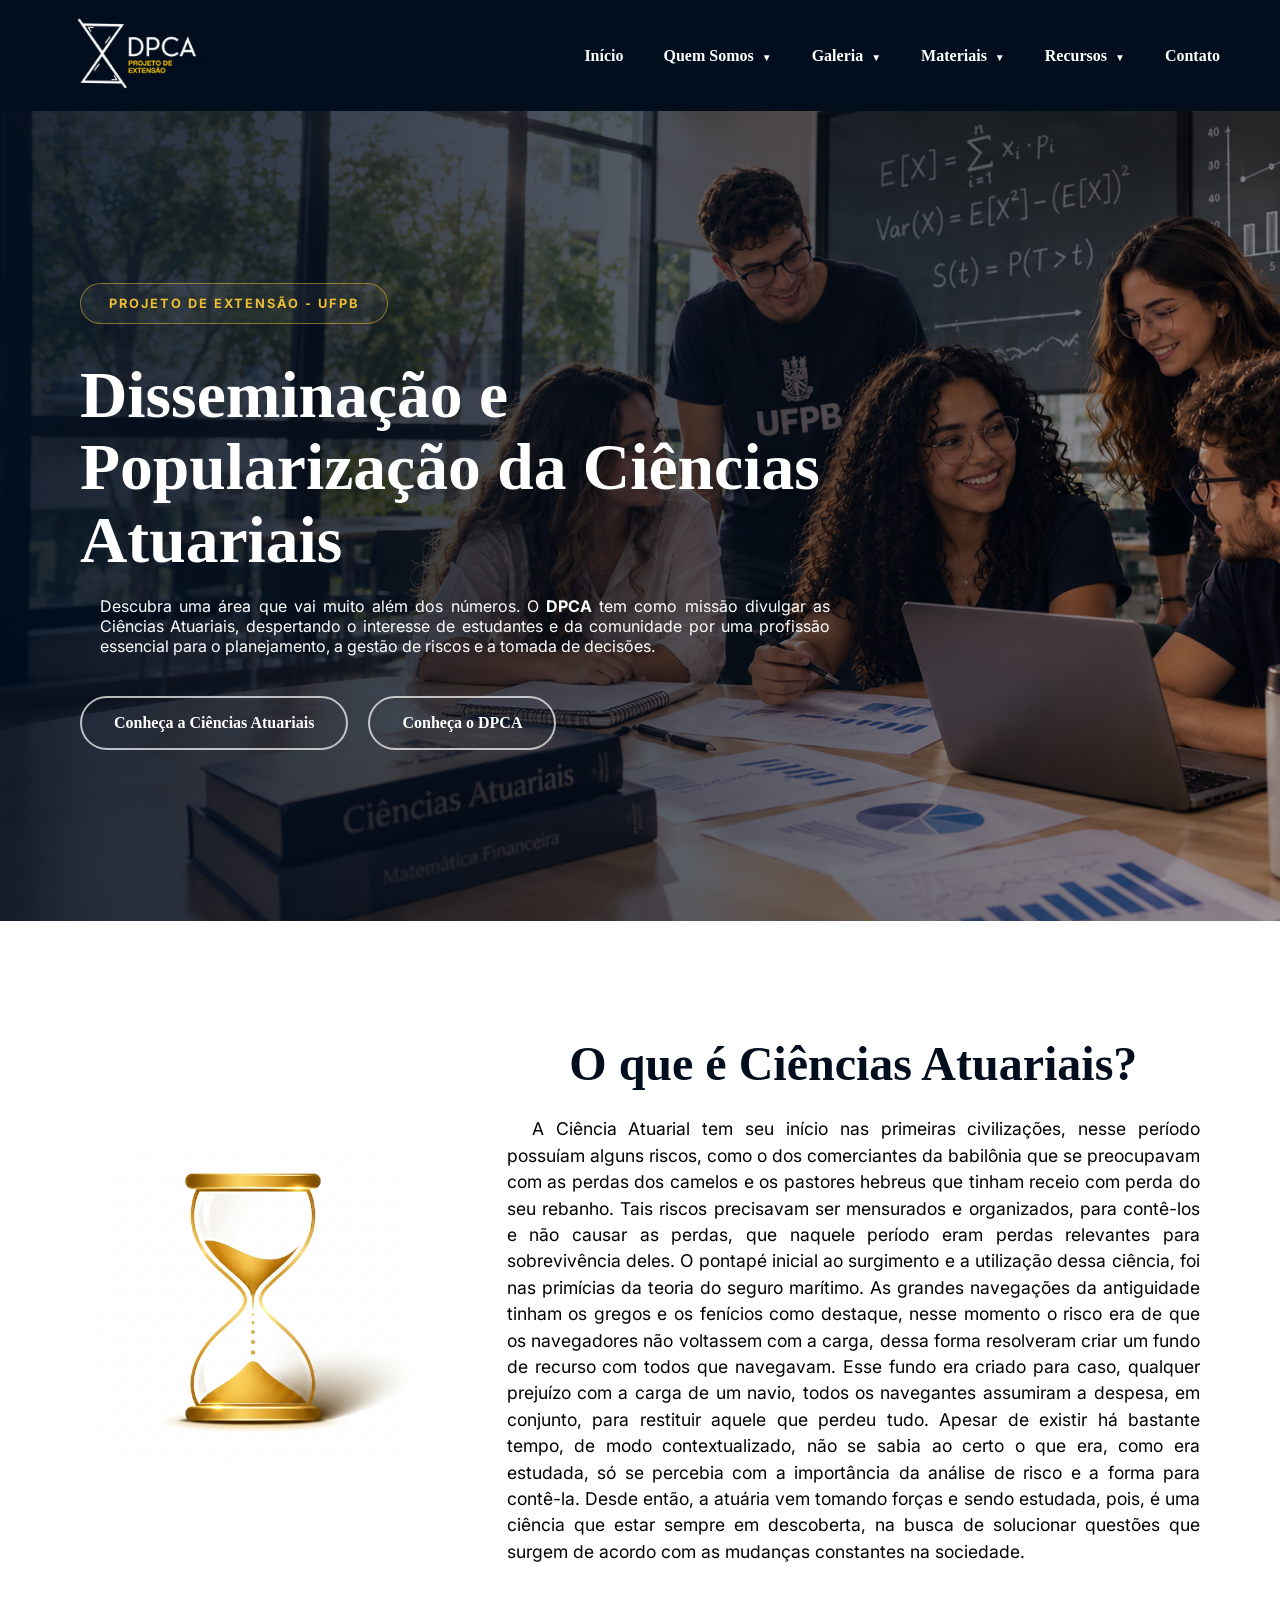
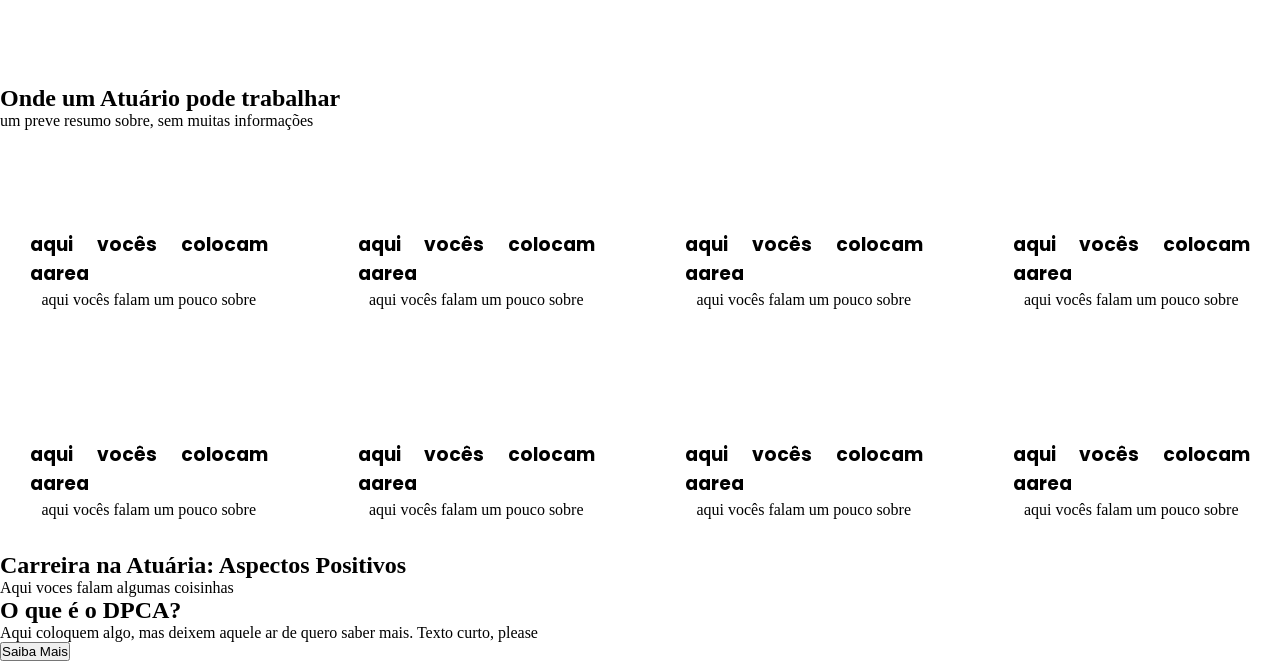
==== index.html @ 707d473d "novas atualizações" ====
<!DOCTYPE html>
<html lang="pt-br">
<head>
    <meta charset="UTF-8">
    <meta name="viewport" content="width=device-width, initial-scale=1.0">
    <title>DPCA - Disseminação e Popularização da Ciências Atuariais </title>
    <link rel="stylesheet" href="style\style.css">
    <link rel="preconnect" href="https://fonts.googleapis.com">
    <link rel="preconnect" href="https://fonts.gstatic.com" crossorigin>
    <link href="https://fonts.googleapis.com/css2?family=Inter:ital,opsz,wght@0,14..32,100..900;1,14..32,100..900&display=swap" rel="stylesheet">
    <link rel="preconnect" href="https://fonts.googleapis.com">
    <link rel="preconnect" href="https://fonts.gstatic.com" crossorigin>
    <link href="https://fonts.googleapis.com/css2?family=Inter:ital,opsz,wght@0,14..32,100..900;1,14..32,100..900&family=Poppins:ital,wght@0,100;0,200;0,300;0,400;0,500;0,600;0,700;0,800;0,900;1,100;1,200;1,300;1,400;1,500;1,600;1,700;1,800;1,900&display=swap" rel="stylesheet">
</head>
<body>
    <header>
        <nav class="navbar">
            <div class="logo">
                <img src="imagens/logo-dpca.png" alt="Logo-DPCA">
            </div>
            <ul class="menu">
                <li><a href="#">Início</a></li>
                <li class="dropdown"><a href="#">Quem Somos</a>
                <ul class="submenu">
                    <li><a href="#">Projeto</a></li>
                    <li><a href="#">Equipe</a></li>
                </ul>
            </li>
            <li class="dropdown"><a href="#">Galeria</a>
                <ul class="submenu">
                    <li><a href="#">Fotos</a></li>
                    <li><a href="#">Videos</a></li>
                </ul>

            </li>
            <li class="dropdown"><a href="#">Materiais</a>
            <ul class="submenu">
                <li><a href="#">Artigos</a></li>
                    <li><a href="#">Livros</a></li>
            </ul>
            </li>
            <li class="dropdown"><a href="#">Recursos</a>
            <ul class="submenu">
                <li><a href="#">Blog</a></li>
                <li><a href="#">Publicações</a>
                <li><a href="#">Depoimentos</a></li>
            </ul>
        </li>
            <li><a href="#">Contato</a></li>
            </ul>
        </nav>
    </header>
    <main>
        <section id="hero">
            <div class="overlay"></div>
            <div class="hero-texto">
                <span class="tag-hero">Projeto de Extensão - UFPB</span>

                <h1>Disseminação e Popularização da Ciências Atuariais</h1>
                <p>Descubra uma área que vai muito além dos números. O <strong>DPCA</strong> tem como missão divulgar as Ciências Atuariais, despertando o interesse de estudantes e da comunidade por uma profissão essencial para o planejamento, a gestão de riscos e a tomada de decisões.</p>
            
                <div class="botoes">
                    <a href="#" class="bnt-principal">
                        Conheça a Ciências Atuariais
                    </a>
                    <a href="#" class="bnt-secundario">
                        Conheça o DPCA
                    </a>
                </div>
</div>
        </section>
        <section id="ca">
            <div class="ca-container">
                <div class="ca-imagem">
                    <img src="imagens/ampulheta.png" alt="Símbolo que representa a Ciências Atuariais">
                </div>
            <div class="ca-texto">
                <h2>O que é Ciências Atuariais?</h2>
                <p> A Ciência Atuarial tem seu início nas primeiras civilizações, nesse período possuíam alguns riscos, como o dos comerciantes da babilônia que se preocupavam com as perdas dos camelos e os pastores hebreus que tinham receio com perda do seu rebanho. Tais riscos precisavam ser mensurados e organizados, para contê-los e não causar as perdas, que naquele período eram perdas relevantes para sobrevivência deles. O pontapé inicial ao surgimento e a utilização dessa ciência, foi nas primícias da teoria do seguro marítimo. As grandes navegações da antiguidade tinham os gregos e os fenícios como destaque, nesse momento o risco era de que os navegadores não voltassem com a carga, dessa forma resolveram criar um fundo de recurso com todos que navegavam. Esse fundo era criado para caso, qualquer prejuízo com a carga de um navio, todos os navegantes assumiram a despesa, em conjunto, para restituir aquele que perdeu tudo. Apesar de existir há bastante tempo, de modo contextualizado, não se sabia ao certo o que era, como era estudada, só se percebia com a importância da análise de risco e a forma para contê-la. Desde então, a atuária vem tomando forças e sendo estudada, pois, é uma ciência que estar sempre em descoberta, na busca de solucionar questões que surgem de acordo com as mudanças constantes na sociedade.</p>
                </div>
            
                </div>
        </section>
        <section id="areas">
           <div class="area-texto">
            <h2>Onde um Atuário pode trabalhar</h2>
            <p> um preve resumo sobre, sem muitas informações</p>
           </div>
           <div class="grid-cards">
            <!-- primeiro card -->
            <div class="card">
                <div class="card-topo">
                    <div class="icone">
                        <img src="" alt="">
                    </div>
                    <h3>aqui vocês colocam aarea</h3>
                </div>
                <div class="card-texto">
                    <p>aqui vocês falam um pouco sobre</p>
                </div>
                </div>
                <!-- segundo card -->
                 <div class="card">
                <div class="card-topo">
                    <div class="icone">
                        <img src="" alt="">
                    </div>
                    <h3>aqui vocês colocam aarea</h3>
                </div>
                <div class="card-texto">
                    <p>aqui vocês falam um pouco sobre</p>
                </div>
                 </div>
                <!-- terceiro card -->
                 <div class="card">
                <div class="card-topo">
                    <div class="icone">
                        <img src="" alt="">
                    </div>
                    <h3>aqui vocês colocam aarea</h3>
                </div>
                <div class="card-texto">
                    <p>aqui vocês falam um pouco sobre</p>
                </div>
                 </div>
                <!-- quarto card -->
                 <div class="card">
                <div class="card-topo">
                    <div class="icone">
                        <img src="" alt="">
                    </div>
                    <h3>aqui vocês colocam aarea</h3>
                </div>
                <div class="card-texto">
                    <p>aqui vocês falam um pouco sobre</p>
                </div>
                 </div>
                <!-- quito card -->
                 <div class="card">
                <div class="card-topo">
                    <div class="icone">
                        <img src="" alt="">
                    </div>
                    <h3>aqui vocês colocam aarea</h3>
                </div>
                <div class="card-texto">
                    <p>aqui vocês falam um pouco sobre</p>
                </div>
                 </div>
                <!-- sexto card -->
                 <div class="card">
                <div class="card-topo">
                    <div class="icone">
                        <img src="" alt="">
                    </div>
                    <h3>aqui vocês colocam aarea</h3>
                </div>
                <div class="card-texto">
                    <p>aqui vocês falam um pouco sobre</p>
                </div>
                 </div>
                <!-- setimo card -->
                 <div class="card">
                <div class="card-topo">
                    <div class="icone">
                        <img src="" alt="">
                    </div>
                    <h3>aqui vocês colocam aarea</h3>
                </div>
                <div class="card-texto">
                    <p>aqui vocês falam um pouco sobre</p>
                </div>
                 </div>
                <!-- oitavo card -->
                 <div class="card">
                <div class="card-topo">
                    <div class="icone">
                        <img src="" alt="">
                    </div>
                    <h3>aqui vocês colocam aarea</h3>
                </div>
                <div class="card-texto">
                    <p>aqui vocês falam um pouco sobre</p>
                </div>
                 </div>
        </section>
        <section>
            <h2>
                Carreira na Atuária: Aspectos Positivos
            </h2>
            <p> 
                Aqui voces falam algumas coisinhas
            </p>
        </section>
        <section>
            <h2>O que é o DPCA?</h2>
            <p>Aqui coloquem algo, mas deixem aquele ar de quero saber mais. Texto curto, please</p>
            <button>Saiba Mais</button>
        </section>
    </main>
    <footer>
    
    </footer>
</body>
</html>
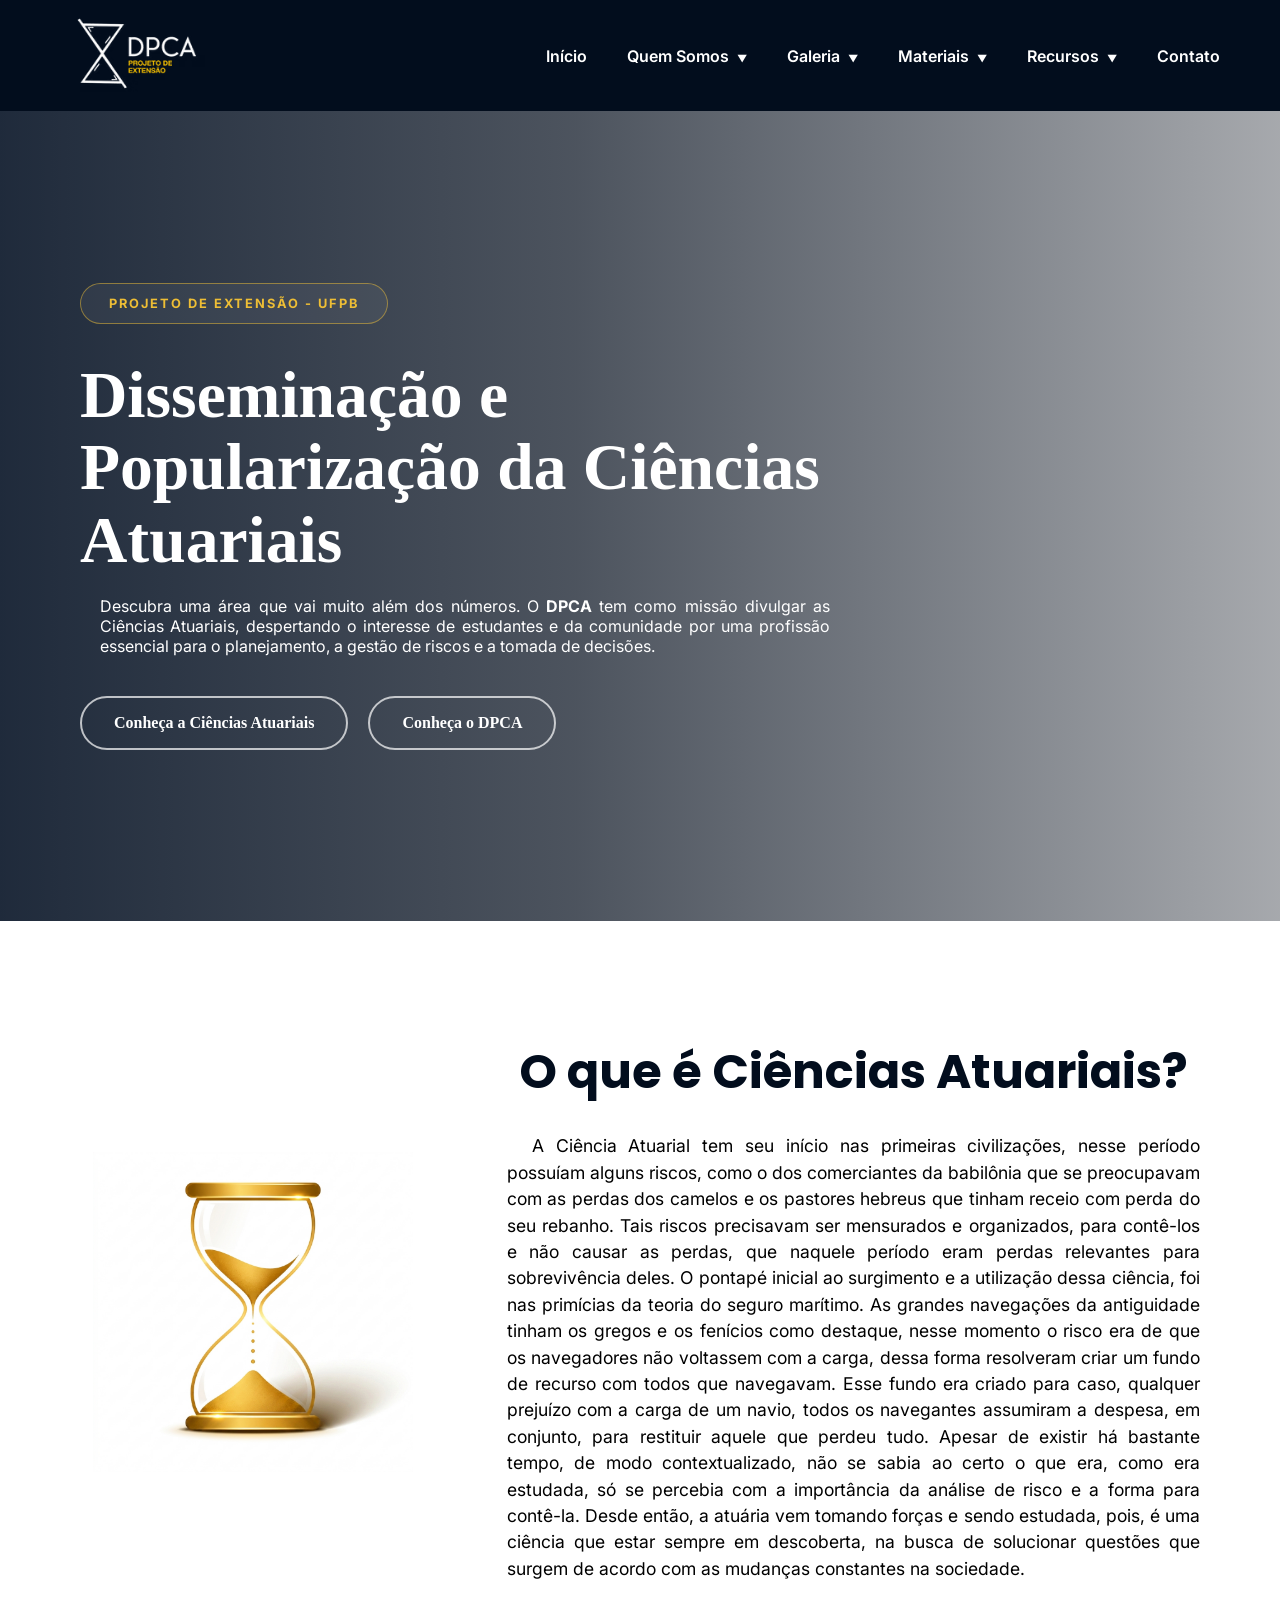
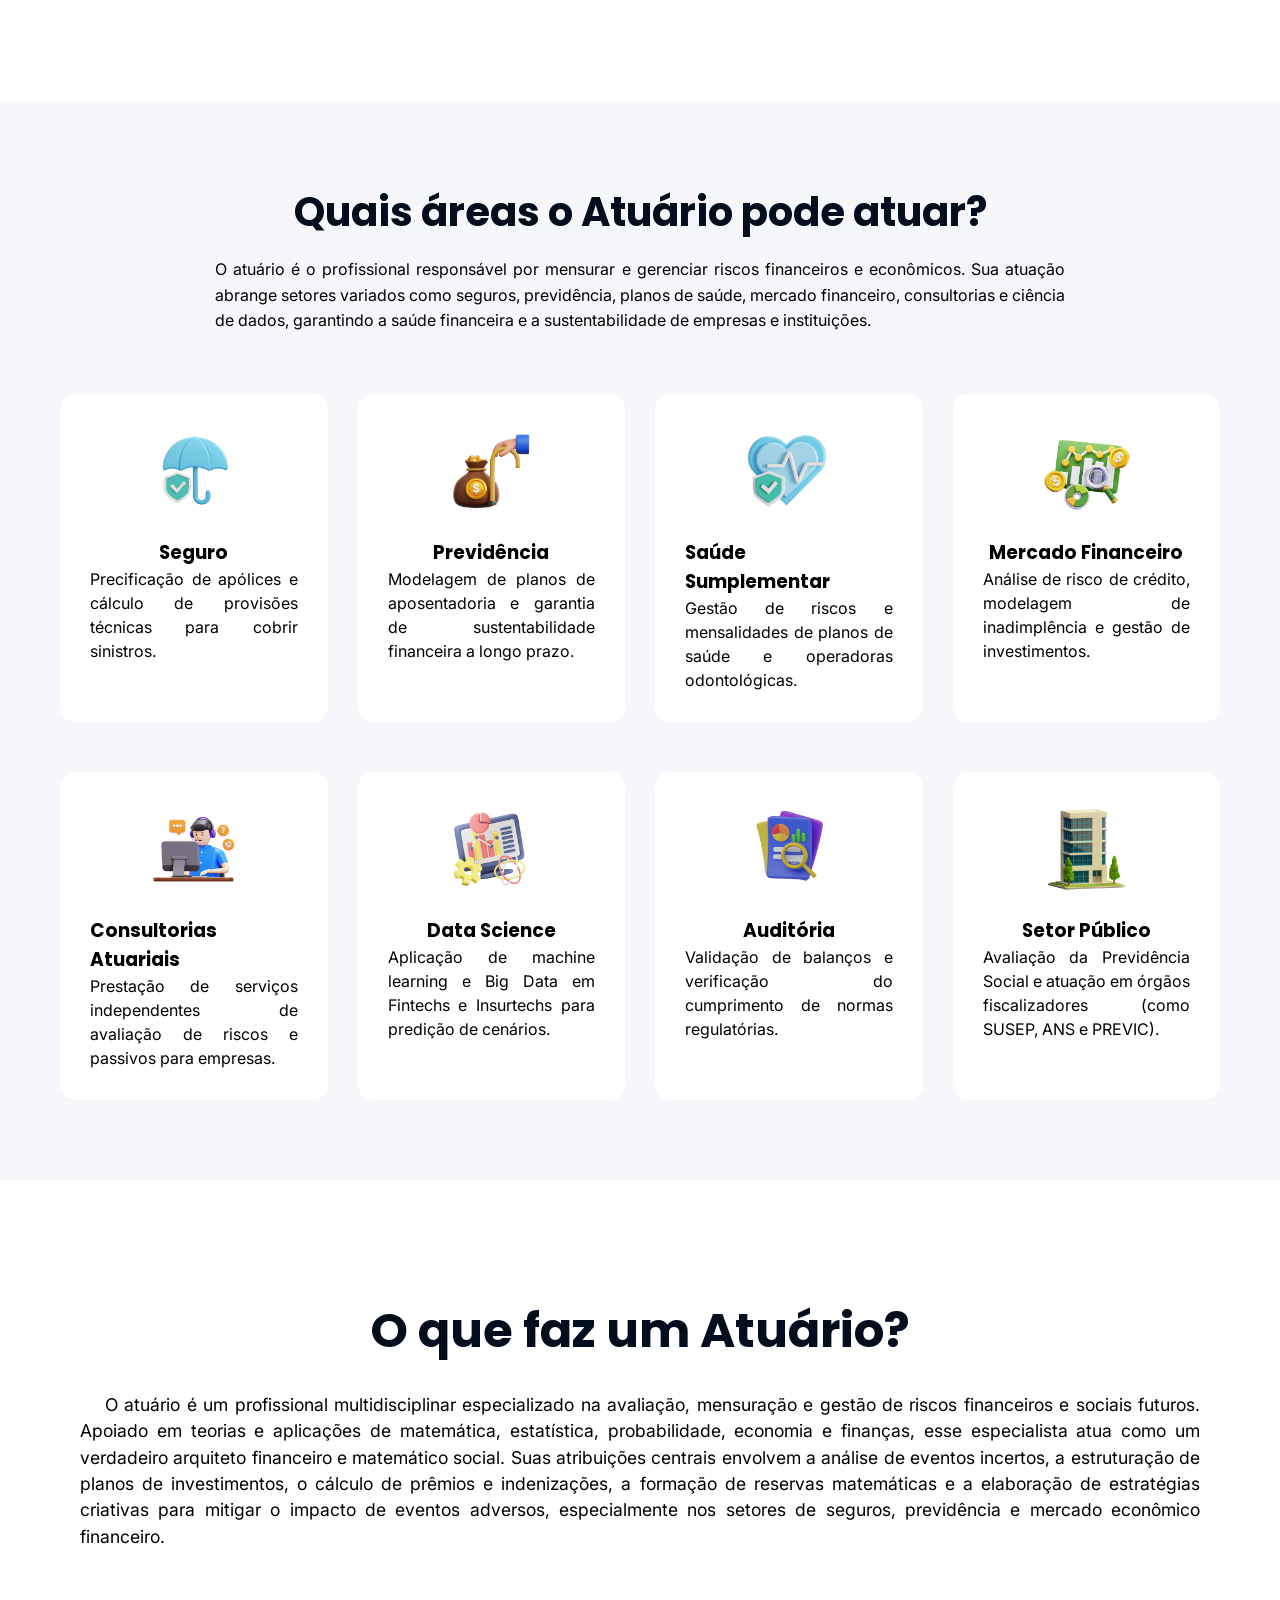
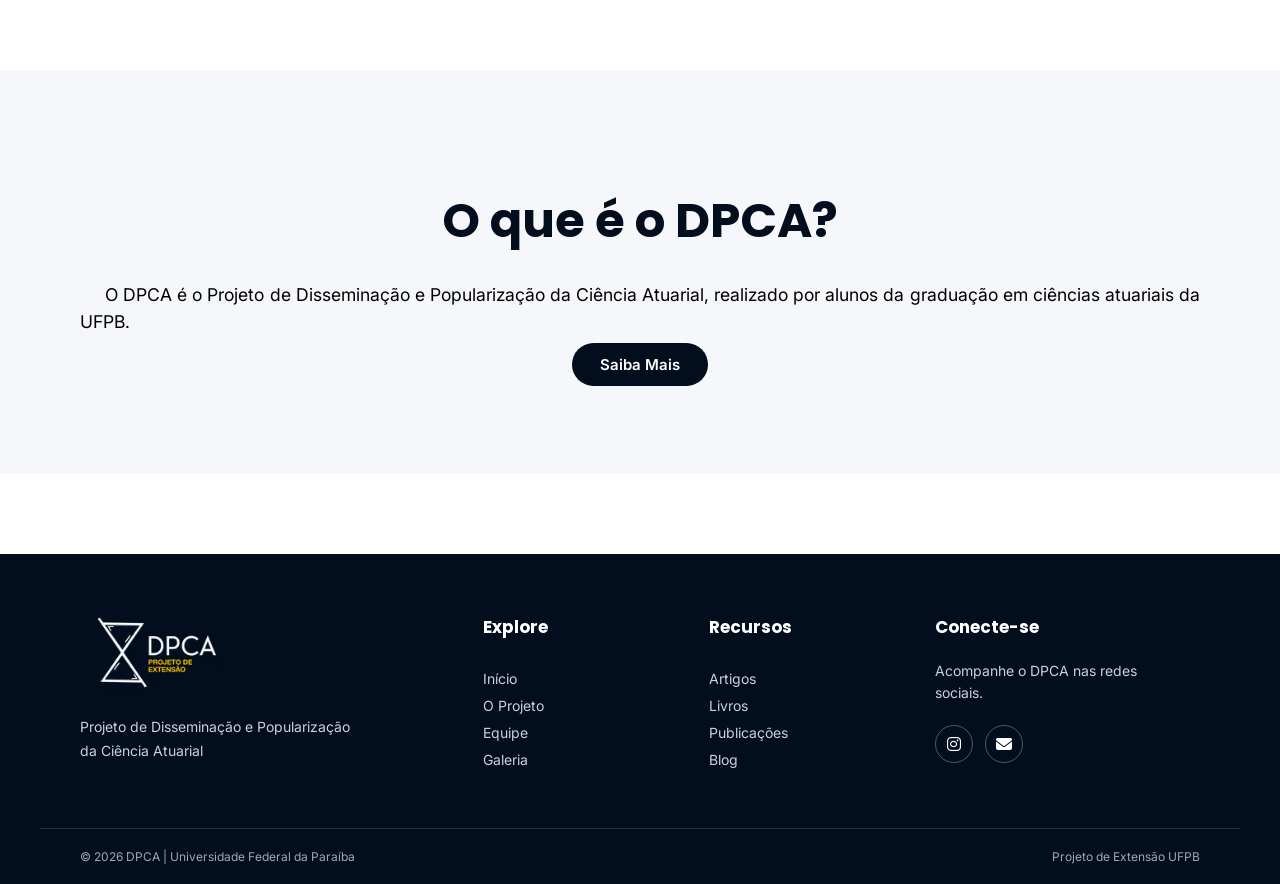
==== commit 42c9daa3: "novas atualizações" ====
--- a/index.html
+++ b/index.html
@@ -11,6 +11,8 @@
     <link rel="preconnect" href="https://fonts.googleapis.com">
     <link rel="preconnect" href="https://fonts.gstatic.com" crossorigin>
     <link href="https://fonts.googleapis.com/css2?family=Inter:ital,opsz,wght@0,14..32,100..900;1,14..32,100..900&family=Poppins:ital,wght@0,100;0,200;0,300;0,400;0,500;0,600;0,700;0,800;0,900;1,100;1,200;1,300;1,400;1,500;1,600;1,700;1,800;1,900&display=swap" rel="stylesheet">
+    <link rel="stylesheet" href="https://cdnjs.cloudflare.com/ajax/libs/font-awesome/6.5.2/css/all.min.css">
+
 </head>
 <body>
     <header>
@@ -19,14 +21,14 @@
                 <img src="imagens/logo-dpca.png" alt="Logo-DPCA">
             </div>
             <ul class="menu">
-                <li><a href="#">Início</a></li>
-                <li class="dropdown"><a href="#">Quem Somos</a>
+                <li><a href="index.html">Início</a></li>
+                <li class="dropdown"><a href="projeto.html">Quem Somos</a>
                 <ul class="submenu">
-                    <li><a href="#">Projeto</a></li>
-                    <li><a href="#">Equipe</a></li>
+                    <li><a href="projeto.html#projeto">Projeto</a></li>
+                    <li><a href="projeto.html#equipe">Equipe</a></li>
                 </ul>
             </li>
-            <li class="dropdown"><a href="#">Galeria</a>
+            <li class="dropdown"><a href="galeria.html">Galeria</a>
                 <ul class="submenu">
                     <li><a href="#">Fotos</a></li>
                     <li><a href="#">Videos</a></li>
@@ -83,122 +85,187 @@
         </section>
         <section id="areas">
            <div class="area-texto">
-            <h2>Onde um Atuário pode trabalhar</h2>
-            <p> um preve resumo sobre, sem muitas informações</p>
+            <h2>Quais áreas o Atuário pode atuar?</h2>
+            <p> O atuário é o profissional responsável por mensurar e gerenciar riscos financeiros e econômicos. Sua atuação abrange setores variados como seguros, previdência, planos de saúde, mercado financeiro, consultorias e ciência de dados, garantindo a saúde financeira e a sustentabilidade de empresas e instituições.</p>
            </div>
            <div class="grid-cards">
             <!-- primeiro card -->
             <div class="card">
                 <div class="card-topo">
                     <div class="icone">
-                        <img src="" alt="">
-                    </div>
-                    <h3>aqui vocês colocam aarea</h3>
-                </div>
-                <div class="card-texto">
-                    <p>aqui vocês falam um pouco sobre</p>
+                        <img src="imagens/seguro.png" alt="Símbolo que representa o setor de seguros">
+                    </div>
+                    <h3>Seguro</h3>
+                </div>
+                <div class="card-texto">
+                    <p>Precificação de apólices e cálculo de provisões técnicas para cobrir sinistros.</p>
                 </div>
                 </div>
                 <!-- segundo card -->
                  <div class="card">
                 <div class="card-topo">
                     <div class="icone">
-                        <img src="" alt="">
-                    </div>
-                    <h3>aqui vocês colocam aarea</h3>
-                </div>
-                <div class="card-texto">
-                    <p>aqui vocês falam um pouco sobre</p>
+                        <img src="imagens/previdencia.png" alt="Símbolo que representa o setor de previdência">
+                    </div>
+                    <h3>Previdência</h3>
+                </div>
+                <div class="card-texto">
+                    <p>Modelagem de planos de aposentadoria e garantia de sustentabilidade financeira a longo prazo.</p>
                 </div>
                  </div>
                 <!-- terceiro card -->
                  <div class="card">
                 <div class="card-topo">
                     <div class="icone">
-                        <img src="" alt="">
-                    </div>
-                    <h3>aqui vocês colocam aarea</h3>
-                </div>
-                <div class="card-texto">
-                    <p>aqui vocês falam um pouco sobre</p>
+                        <img src="imagens/saude.png" alt="Símbolo que representa o setor de saúde">
+                    </div>
+                    <h3>Saúde Sumplementar</h3>
+                </div>
+                <div class="card-texto">
+                    <p>Gestão de riscos e mensalidades de planos de saúde e operadoras odontológicas.</p>
                 </div>
                  </div>
                 <!-- quarto card -->
                  <div class="card">
                 <div class="card-topo">
                     <div class="icone">
-                        <img src="" alt="">
-                    </div>
-                    <h3>aqui vocês colocam aarea</h3>
-                </div>
-                <div class="card-texto">
-                    <p>aqui vocês falam um pouco sobre</p>
+                        <img src="imagens/financeiro.png" alt="Símbolo que representa o setor de mercado financeiro">
+                    </div>
+                    <h3>Mercado Financeiro</h3>
+                </div>
+                <div class="card-texto">
+                    <p>Análise de risco de crédito, modelagem de inadimplência e gestão de investimentos.</p>
                 </div>
                  </div>
                 <!-- quito card -->
                  <div class="card">
                 <div class="card-topo">
                     <div class="icone">
-                        <img src="" alt="">
-                    </div>
-                    <h3>aqui vocês colocam aarea</h3>
-                </div>
-                <div class="card-texto">
-                    <p>aqui vocês falam um pouco sobre</p>
+                        <img src="imagens/consultoria.png" alt="Símbolo que representa o setor de consultorias atuariais">
+                    </div>
+                    <h3>Consultorias Atuariais</h3>
+                </div>
+                <div class="card-texto">
+                    <p>Prestação de serviços independentes de avaliação de riscos e passivos para empresas.</p>
                 </div>
                  </div>
                 <!-- sexto card -->
                  <div class="card">
                 <div class="card-topo">
                     <div class="icone">
-                        <img src="" alt="">
-                    </div>
-                    <h3>aqui vocês colocam aarea</h3>
-                </div>
-                <div class="card-texto">
-                    <p>aqui vocês falam um pouco sobre</p>
+                        <img src="imagens/dados.png" alt="Símbolo que representa o setor de data science e tecnologias">
+                    </div>
+                    <h3>Data Science</h3>
+                </div>
+                <div class="card-texto">
+                    <p>Aplicação de machine learning e Big Data em Fintechs e Insurtechs para predição de cenários.</p>
                 </div>
                  </div>
                 <!-- setimo card -->
                  <div class="card">
                 <div class="card-topo">
                     <div class="icone">
-                        <img src="" alt="">
-                    </div>
-                    <h3>aqui vocês colocam aarea</h3>
-                </div>
-                <div class="card-texto">
-                    <p>aqui vocês falam um pouco sobre</p>
+                        <img src="imagens/auditoria.png" alt="Símbolo que representa o setor de auditória">
+                    </div>
+                    <h3>Auditória</h3>
+                </div>
+                <div class="card-texto">
+                    <p>Validação de balanços e verificação do cumprimento de normas regulatórias.</p>
                 </div>
                  </div>
                 <!-- oitavo card -->
                  <div class="card">
                 <div class="card-topo">
                     <div class="icone">
-                        <img src="" alt="">
-                    </div>
-                    <h3>aqui vocês colocam aarea</h3>
-                </div>
-                <div class="card-texto">
-                    <p>aqui vocês falam um pouco sobre</p>
-                </div>
-                 </div>
-        </section>
-        <section>
+                        <img src="imagens/setor.png" alt="Símbolo que representa o setor público">
+                    </div>
+                    <h3>Setor Público</h3>
+                </div>
+                <div class="card-texto">
+                    <p>Avaliação da Previdência Social e atuação em órgãos fiscalizadores (como SUSEP, ANS e PREVIC).</p>
+                </div>
+                 </div>
+        </section>
+        <section id="profissao">
+            <div class="prof-texto">
             <h2>
-                Carreira na Atuária: Aspectos Positivos
+                O que faz um Atuário?
             </h2>
             <p> 
-                Aqui voces falam algumas coisinhas
+                O atuário é um profissional multidisciplinar especializado na avaliação, mensuração e gestão de riscos financeiros e sociais futuros. Apoiado em teorias e aplicações de matemática, estatística, probabilidade, economia e finanças, esse especialista atua como um verdadeiro arquiteto financeiro e matemático social. Suas atribuições centrais envolvem a análise de eventos incertos, a estruturação de planos de investimentos, o cálculo de prêmios e indenizações, a formação de reservas matemáticas e a elaboração de estratégias criativas para mitigar o impacto de eventos adversos, especialmente nos setores de seguros, previdência e mercado econômico financeiro.
             </p>
-        </section>
-        <section>
+            </div>
+        </section>
+        <section id="dpca">
+            <div class="dpca-texto">
             <h2>O que é o DPCA?</h2>
-            <p>Aqui coloquem algo, mas deixem aquele ar de quero saber mais. Texto curto, please</p>
-            <button>Saiba Mais</button>
+            <p>O DPCA é o Projeto de Disseminação e Popularização da Ciência Atuarial, realizado por alunos da graduação em ciências atuariais da UFPB.</p>
+            <a href="projeto.html" class="btn-dpca">Saiba Mais</a>
+            </div>
         </section>
     </main>
-    <footer>
+    <footer class="footer">
+
+    <div class="footer-conteudo">
+
+        <div class="footer-logo">
+            <img src="imagens/logo-dpca.png" alt="Logo DPCA">
+
+            <p>
+                Projeto de Disseminação e Popularização
+                da Ciência Atuarial
+            </p>
+        </div>
+
+        <div class="footer-links">
+            <h3>Explore</h3>
+
+            <a href="index.html">Início</a>
+            <a href="projeto.html#projeto">O Projeto</a>
+            <a href="projeto.html#equipe">Equipe</a>
+            <a href="galeria.html">Galeria</a>
+        </div>
+
+        <div class="footer-links">
+            <h3>Recursos</h3>
+
+            <a href="#">Artigos</a>
+            <a href="#">Livros</a>
+            <a href="#">Publicações</a>
+            <a href="#">Blog</a>
+        </div>
+
+        <div class="footer-social">
+            <h3>Conecte-se</h3>
+
+            <p>
+                Acompanhe o DPCA nas redes sociais.
+            </p>
+
+            <div class="footer-redes">
+
+                <a href="https://www.instagram.com/dpcatuarial/" aria-label="Instagram">
+                    <i class="fa-brands fa-instagram"></i>
+                </a>
+                <a href="mailto:nicolly.soares4002@gmail.com" aria-label="Gmail">
+                    <i class="fa-solid fa-envelope"></i>
+                </a>
+            </div>
+        </div>
+
+    </div>
+
+    <div class="footer-bottom">
+
+        <p>
+            © 2026 DPCA | Universidade Federal da Paraíba
+        </p>
+
+        <p>
+            Projeto de Extensão UFPB
+        </p>
+
+    </div>
     
     </footer>
 </body>
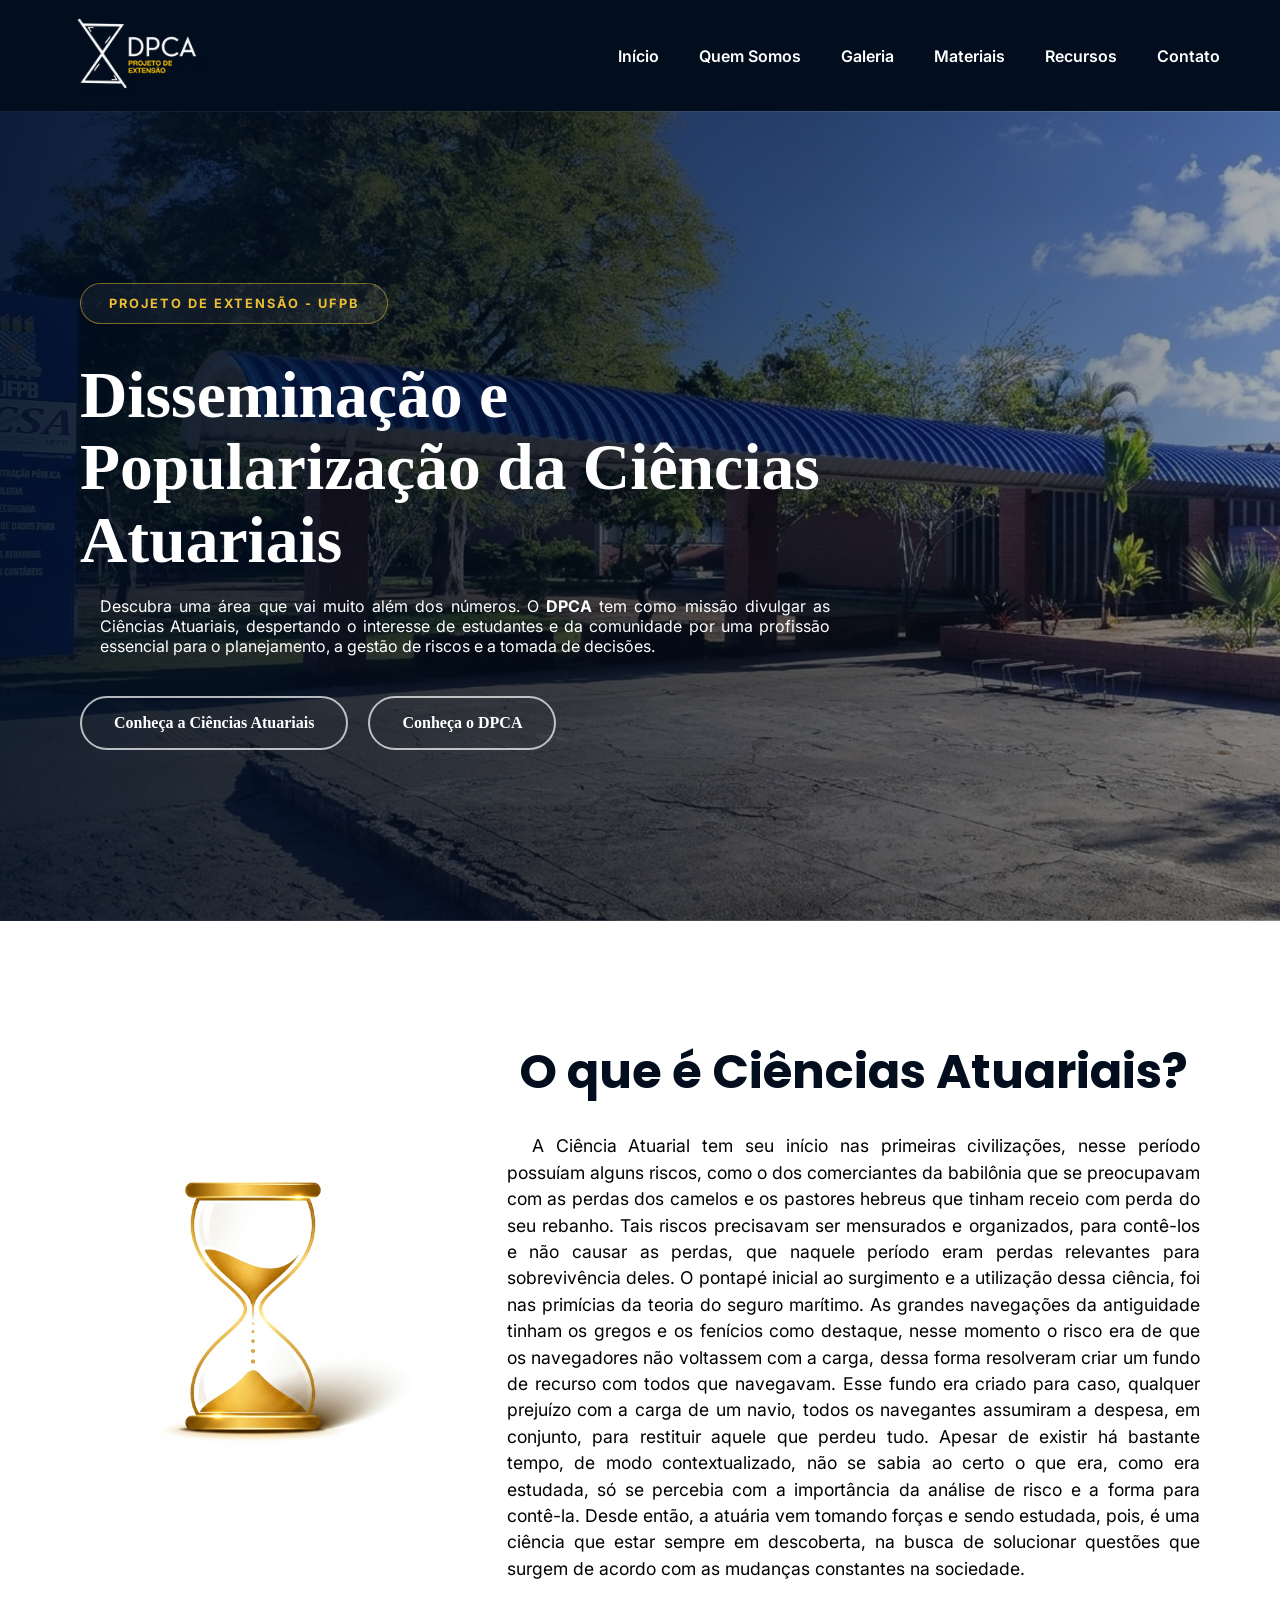
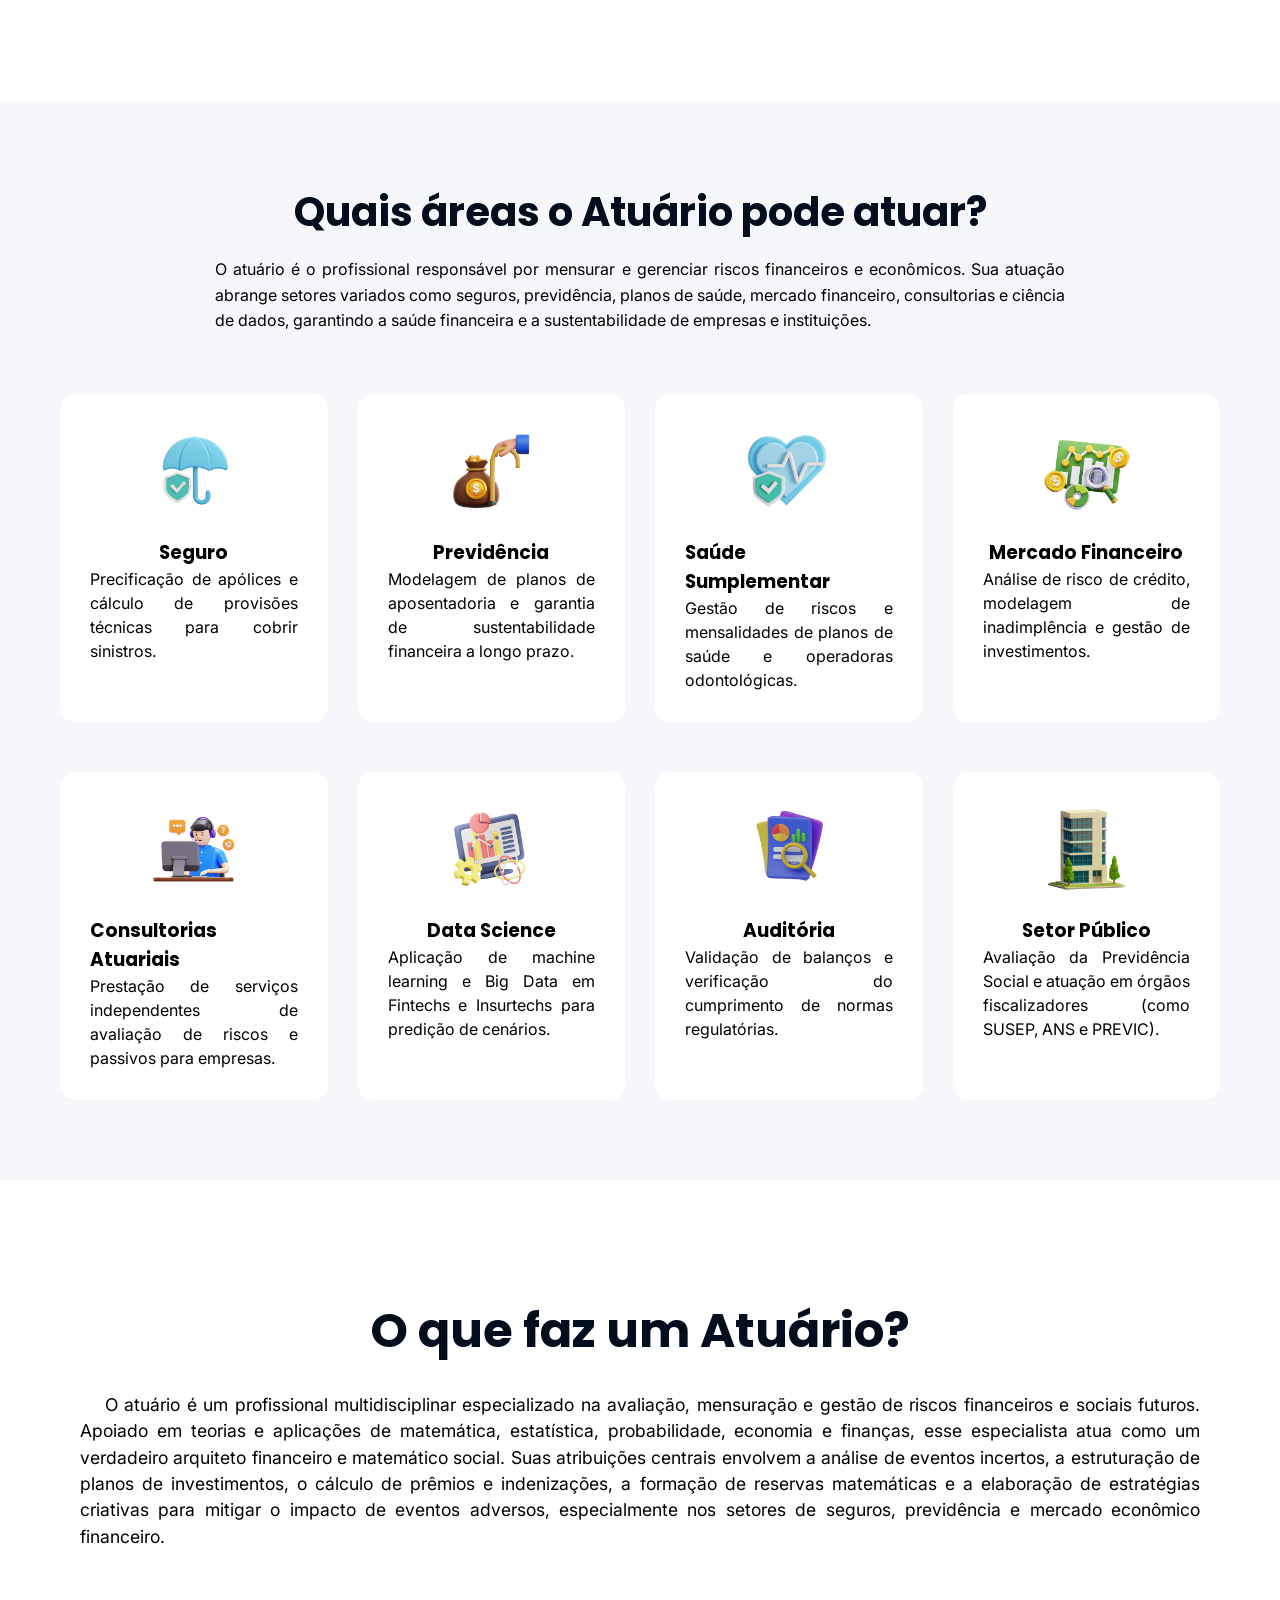
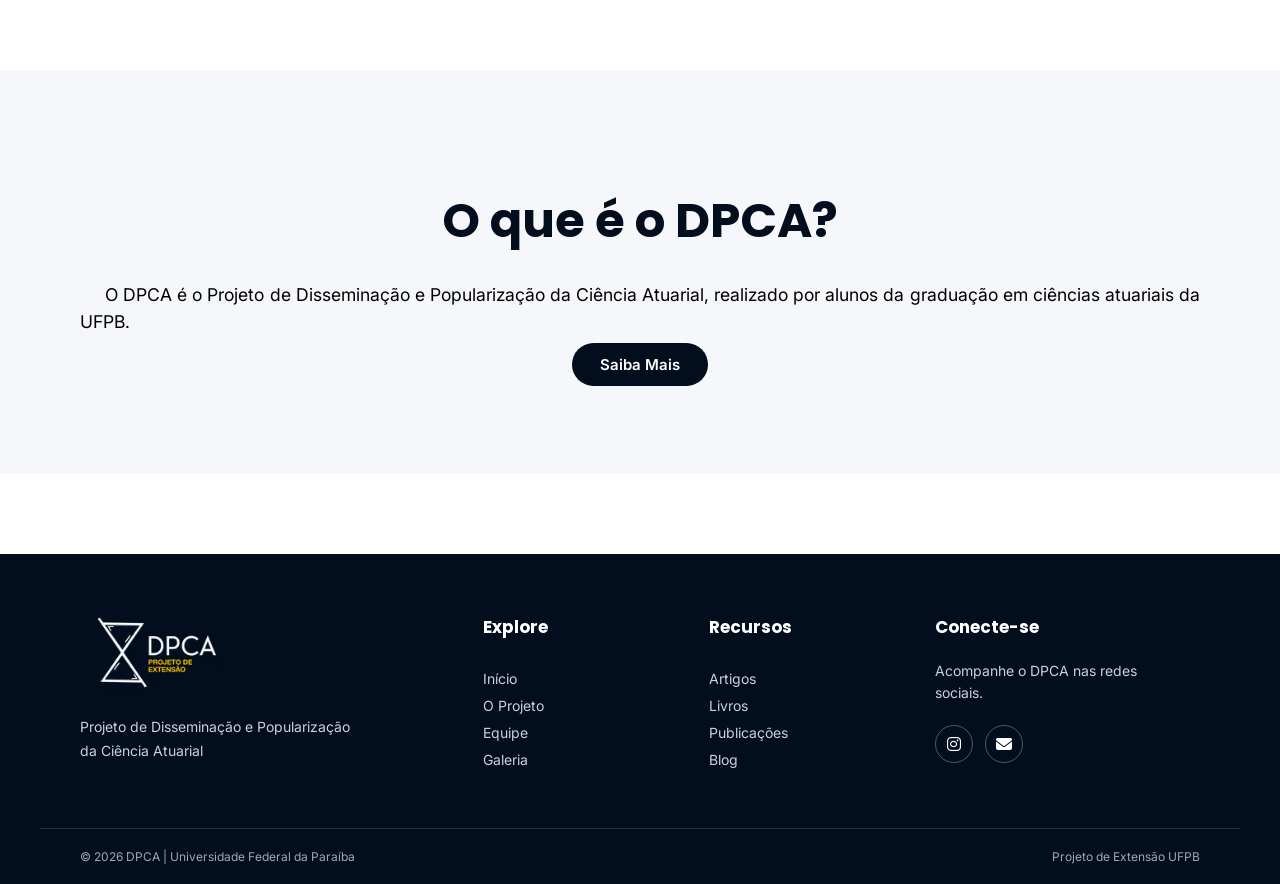
==== commit 52e6aa41: "novas atualizações" ====
--- a/index.html
+++ b/index.html
@@ -4,7 +4,7 @@
     <meta charset="UTF-8">
     <meta name="viewport" content="width=device-width, initial-scale=1.0">
     <title>DPCA - Disseminação e Popularização da Ciências Atuariais </title>
-    <link rel="stylesheet" href="style\style.css">
+    <link rel="stylesheet" href="style/style.css">
     <link rel="preconnect" href="https://fonts.googleapis.com">
     <link rel="preconnect" href="https://fonts.gstatic.com" crossorigin>
     <link href="https://fonts.googleapis.com/css2?family=Inter:ital,opsz,wght@0,14..32,100..900;1,14..32,100..900&display=swap" rel="stylesheet">
@@ -30,8 +30,8 @@
             </li>
             <li class="dropdown"><a href="galeria.html">Galeria</a>
                 <ul class="submenu">
-                    <li><a href="#">Fotos</a></li>
-                    <li><a href="#">Videos</a></li>
+                    <li><a href="galeria.html#fotos">Fotos</a></li>
+                    <li><a href="galeria.html#videos">Videos</a></li>
                 </ul>
 
             </li>
--- a/style/style.css
+++ b/style/style.css
@@ -0,0 +1,1022 @@
+
+:root{
+    --texto:'Inter', sans-serif;
+    --título:'Poppins', sans-serif;
+    --primeiro: #020d1d;
+    --segundo:#eebe35;
+    --terceiro: #312793;
+    --quarto: #ffffff;
+    --quito: #ffd33c;
+    --sexto:#f5f7fa;
+}
+*{
+    margin:0;
+    padding:0;
+    box-sizing: border-box;
+}
+.navbar{
+ display:flex;
+ align-items: center;
+ justify-content: space-between;
+ padding: 15px 60px;
+ background: var(--primeiro);
+position:relative;
+z-index:1000;
+
+
+}
+.menu{
+    display:flex;
+    gap: 40px;
+    list-style: none;
+   
+}
+.menu li{
+    position: relative;
+}
+.menu a{
+    text-decoration: none;
+    color:white;
+font-weight: 600;
+display: block;
+padding: 20px 0;
+font-family: var(--texto);
+}
+.submenu{
+    position: absolute;
+    top:100%;
+    left: 0;
+    background:var(--primeiro);
+    width: 220px;
+    list-style: none;
+    opacity:0;
+    visibility: hidden;
+    transform: translateY(15px);
+    transition: .3s;
+}
+.submenu li a{
+    padding: 15px 20px;
+    color:#ffffff;
+}
+.submenu li a:hover{
+    background: #062f6e;
+}
+.dropdown:hover .submenu{
+    opacity: 1;
+    visibility: visible;
+    transform: translateY(0);
+}
+.dropdown > a::after{
+    font-size: 10px;
+    margin-left: 8px;
+}
+.logo img{
+width:150px;
+}
+footer{
+    background: #020d1d;
+}
+#hero{
+    position: relative;
+    height: 90vh;
+   background-image: url("../imagens/hero.jpg");
+   background-size: cover;
+   background-position: center;
+   background-repeat: no-repeat;
+   min-height: 90vh;
+   position: relative;
+   display:flex;
+   align-items: center;
+   padding: 0 80px;
+   overflow:hidden;
+}
+.overlay{
+    position:absolute;
+    inset: 0;
+   background:linear-gradient(
+        90deg,
+        rgba(0, 13, 32, 0.88) 0%,
+        rgba(1, 11, 26, 0.7) 45%,
+        rgba(1, 8, 20, 0.35) 100%
+    );
+}
+.hero-texto{
+    position:relative;
+    z-index: 2;
+    width: 100%;
+    max-width: 750px;
+    color:#ffffff;
+    flex-direction: column;
+    align-items: flex-start;
+}
+.hero-texto h1{
+    font-family: #ffffff;
+    font-size: 4.1em;
+    line-height: 1.1;
+    margin: 20px 0;
+}
+.botoes{
+    display:flex;
+    gap: 20px;
+    margin-top: 40px;
+}
+.bnt-principal{
+    display:inline-flex;
+    align-items: center;
+    justify-content: center;
+    padding: 16px 32px;
+    color:white;
+    text-decoration: none;
+    font-weight: 600;
+    border: 2px solid rgba(255, 255, 255, .7);
+    border-radius: 50px;
+    transition: .3s;
+}
+.bnt-principal:hover{
+    background: var(--quito);
+    transform: translateY(-4px);
+    box-shadow: 0 10px 25px rgba(238,190,53,.35);
+    color: var(--primeiro);
+}
+.bnt-secundario{
+    display:inline-flex;
+    align-items: center;
+    justify-content: center;
+    padding: 16px 32px;
+    color:white;
+    text-decoration: none;
+    font-weight: 600;
+    border: 2px solid rgba(255, 255, 255, .7);
+    border-radius: 50px;
+    transition: .3s;
+}
+.bnt-secundario:hover{
+    background: #ffffff;
+    transform: translateY(-4px);
+    color: var(--primeiro);
+}
+.tag-hero{
+    display:inline-flex;
+    align-items: center;
+    justify-content: center;
+    padding: 12px 28px;
+    border-radius: 60px;
+    border: 1.5px solid rgba(238, 190, 53, .5);
+    background: rgba(255, 255, 255, .05);
+    color: var(--segundo);
+    font-family: var(--texto);
+    font-size: .80rem;
+    font-weight: 700;
+    text-transform: uppercase;
+    letter-spacing: 2px;
+    margin-bottom: 15px;
+}
+.hero-texto p{
+    font-family: var(--texto);
+    max-width: 700;
+    padding-left: 20px;
+    text-align: justify;
+}
+#ca{
+padding: 100px 80px;
+background: var(--quarto);
+}
+.ca-container{
+    display: flex;
+    justify-content: space-between;
+    gap: 80px;
+    align-items: center;
+}
+.ca-texto{
+    flex: 2;
+}
+.ca-texto h2{
+    font-size: 3rem;
+    color: var(--primeiro);
+    margin: 15px 0 25px;
+    text-align: center;
+    font-family: var(--título);
+
+
+}
+.ca-texto p{
+    font-size: 1.1rem;
+    font-family: var(--texto);
+    line-height: 1.5;
+margin-bottom: 20px;
+text-align: justify;
+text-indent: 25px;
+
+}
+.ca-imagem{
+    flex:1;
+    display: flex;
+    justify-content: center;
+    align-items: center;
+}
+.ca-imagem img{
+width: 320px;
+max-width: 100%;
+}
+.grid-cards{
+    display:grid;
+    grid-template-columns: repeat(4,1fr);
+    gap:30px;
+    margin-top: 32px;
+}
+.card{
+    background: var(--quarto);
+    border-radius: 15px;
+    padding: 30px;
+    transition: .3s;
+}
+.card-topo{
+    display: flex;
+    flex-direction:column;
+    align-items: center;
+    gap:20px;
+}
+.card h3{
+    text-align: justify;
+    font-family: var(--título);
+}
+.card p{
+    text-align: center;
+    line-height: 1.5;
+}
+#areas{
+    padding: 80px 60px;
+     background: var(--sexto);
+}
+.area-texto{
+    text-align:center;
+    max-width: 850px;
+    margin: 0 auto;
+}
+.area-texto h2{
+    font-family:var(--título);
+    font-size: 2.5rem;
+    color:var(--primeiro);
+    margin-bottom:15px;
+}
+.area-texto p{
+    font-family:var(--texto);
+    font-size: 1rem;
+    line-height: 1.6;
+    text-align: justify;
+}
+.grid-cards {
+    max-width: 1200px;
+    margin: 60px auto 0;
+    display: grid;
+    grid-template-columns: repeat(4, 1fr);
+    gap: 50px 30px;
+}
+.icone img{
+    width: 90px;
+    height: 90px;
+    object-fit: contain;
+}
+.card p{
+    font-family: var(--texto);
+    font-size: 1rem;
+    line-height: 1.5;
+    text-align: justify;
+}
+#profissao{
+padding: 100px 80px;
+}
+.prof-texto{
+    flex: 2;
+}
+.prof-texto h2{
+    font-size: 3rem;
+    color: var(--primeiro);
+    margin: 15px 0 25px;
+    text-align: center;
+    font-family: var(--título);
+}
+.prof-texto p{
+    font-size: 1.1rem;
+    font-family: var(--texto);
+    line-height: 1.5;
+margin-bottom: 20px;
+text-align: justify;
+text-indent: 25px;
+
+}
+#dpca{
+padding: 100px 80px;
+background: var(--sexto);
+}
+.dpca-texto{
+    flex: 2;
+    text-align: center;
+}
+.dpca-texto h2{
+    font-size: 3rem;
+    color: var(--primeiro);
+    margin: 15px 0 25px;
+    text-align: center;
+    font-family: var(--título);
+}
+.dpca-texto p{
+    font-size: 1.1rem;
+    font-family: var(--texto);
+    line-height: 1.5;
+margin-bottom: 20px;
+text-align: justify;
+text-indent: 25px;
+
+}
+.btn-dpca{
+    background: var(--primeiro);
+    color: white;
+    border: none;
+    padding: 12px 28px;
+    border-radius: 30px;
+    font-family: var(--texto);
+    font-size: 15px;
+    font-weight: 600;
+    cursor: pointer;
+    transition: .3s;
+    text-decoration: none;
+    
+}
+.btn-dpca:hover{
+    background: var(--segundo);
+    transform: translateY(-2px);
+    color: var(--primeiro);
+}
+#projeto{
+    padding: 100px 80px;
+}
+.projeto-texto{
+    max-width: 1100px;
+    margin: 0 auto;
+}
+.projeto-texto h1{
+    font-size: 2.8rem;
+    color: var(--primeiro);
+    font-family: var(--título);
+    margin-bottom: 30px;
+    line-height: 1.2;
+}
+.projeto-texto p{
+    font-size: 1.05rem;
+    font-family: var(--texto);
+    line-height: 1.8;
+    margin-bottom: 20px;
+    text-align: justify;
+    text-indent: 25px;
+}
+.projeto-texto h2{
+    font-size: 2rem;
+    color: var(--primeiro);
+    font-family: var(--título);
+    margin-top: 50px;
+    margin-bottom: 20px;
+}
+#equipe{
+    padding: 100px 80px;
+    background: #ffffff;
+}
+.equipe-grid {
+    display: grid;
+    grid-template-columns: repeat(4, 1fr);
+    gap: 30px;
+}
+
+.equipe-card {
+    width: 250px;
+    height: 380px;
+    border-radius: 10px;
+    overflow: hidden;
+    position: relative;
+    background: #fff;
+    transition: transform 0.3s ease, box-shadow 0.3s ease;
+}
+.equipe-card:hover {
+    transform: translateY(-10px);
+    box-shadow: 0 15px 30px rgba(0, 0, 0, 0.20);
+}
+.equipe-foto {
+    width: 108%;
+    height: 108%;
+    position: absolute;
+    top: 0;
+    left: 0;
+}
+
+.equipe-foto img {
+   width: 100%;
+    height: 100%;
+    object-fit: cover;
+    display: block;
+}
+
+.equipe-card::after {
+    content: "";
+    position: absolute;
+    inset: 0;
+    background: linear-gradient(
+        to top,
+        rgb(91, 0, 128) 0%,
+        rgba(47, 0, 90, 0.3) 40%,
+        rgba(19, 0, 44, 0) 75%
+    );
+}
+
+.info-equipe {
+    position: absolute;
+    z-index: 2;
+    bottom: 20px;
+    width: 100%;
+    text-align: center;
+    color: white;
+}
+.equipe-card:nth-child(9) {
+    grid-column: 2;
+}
+
+.equipe-card:nth-child(10) {
+    grid-column: 3;
+}
+.info-equipe h3 {
+    font-family: 'Poppins', sans-serif;
+    font-size: 1.1rem;
+    margin: 0 0 3px;
+}
+
+.info-equipe span {
+    font-family: 'Inter', sans-serif;
+    font-size: 0.85rem;
+}
+
+.info-equipe .redes-sociais {
+    margin-top: 12px;
+}
+
+.cc-equipe {
+    padding: 80px 8%;
+    text-align: center;
+}
+
+.cc-texto {
+    margin-bottom: 50px;
+}
+
+.cc-texto h1 {
+    font-family: var(--título);
+    font-size: 2.2rem;
+    margin-bottom: 10px;
+    color:var(--primeiro);
+}
+
+.cc-texto p {
+    font-family: var(--texto);
+    font-size: 1rem;
+    color: #000000;
+}
+.grupo-grid {
+    display: flex;
+    justify-content: center;
+    gap: 30px;
+    flex-wrap: wrap;
+}
+.grupo-card {
+    width: 250px;
+    height: 380px;
+    border-radius: 10px;
+    overflow: hidden;
+    position: relative;
+    background:transparent;
+    box-shadow:none;
+    transition: transform 0.3s ease, box-shadow 0.3s ease;
+}
+.grupo-card:hover {
+    transform: translateY(-8px);
+    box-shadow: 0 10px 25px rgba(0, 0, 0, 0.20);
+}
+.grupo-foto {
+    width: 100%;
+    height: 100%;
+    position: absolute;
+    top: 0;
+    left: 0;
+}
+.grupo-foto img {
+    width: 100%;
+    height: 100%;
+    object-fit: cover;
+    display: block;
+}
+.grupo-card::after {
+    content: "";
+    position: absolute;
+    inset: 0;
+    background: linear-gradient(
+        to top,
+        rgb(91, 0, 128) 0%,
+        rgba(47, 0, 90, 0.3) 40%,
+        rgba(19, 0, 44, 0) 75%
+    );
+}
+.info-grupo {
+    position: absolute;
+    z-index: 2;
+    bottom: 20px;
+    left: 0;
+    width: 100%;
+    padding: 0 20px;
+    color: white;
+}
+
+.info-grupo h3 {
+    font-family: 'Poppins', sans-serif;
+    font-size: 1.2rem;
+    margin: 0 0 3px;
+}
+
+.info-grupo span {
+    font-family: 'Inter', sans-serif;
+    font-size: 0.85rem;
+    display: block;
+    margin-bottom: 12px;
+    opacity: 0.9;
+}
+.redes-sociais {
+    display: flex;
+    justify-content: center;
+    gap: 12px;
+}
+
+.redes-sociais a {
+    color: white;
+    font-size: 1rem;
+    text-decoration: none;
+    transition: transform 0.2s ease, opacity 0.2s ease;
+}
+
+.redes-sociais a:hover {
+    transform: translateY(-3px);
+    opacity: 0.7;
+}
+.info-equipe {
+    position: absolute;
+    bottom: 20px;
+    left: 0;
+    width: 100%;
+    text-align: center;
+    color: white;
+}
+
+.info-equipe h3 {
+    font-family: var(--título);
+    font-size: 20px;
+    margin: 0 0 5px;
+    color: white;
+}
+
+.info-equipe .redes-sociais {
+    margin-top: 10px;
+}
+
+.equipe-texto {
+    margin-bottom: 50px;
+}
+
+.equipe-texto h1 {
+    font-family: var(--título);
+    font-size: 2.2rem;
+    margin-bottom: 10px;
+    color:var(--primeiro);
+    text-align: center;
+}
+
+.equipe-texto p {
+    font-family: var(--texto);
+    font-size: 1rem;
+    color: #000000;
+    text-align: center;
+}
+
+/* galeria */
+
+.galeria-intro {
+    padding: 80px 80px 50px;
+    text-align: center;
+    background:var(--sexto);
+}
+
+.galeria-intro h1 {
+    font-family: var(--título);
+    font-size: 2.8rem;
+    color: var(--primeiro);
+    margin-bottom: 20px;
+}
+
+.galeria-intro p {
+    max-width: 800px;
+    margin: 0 auto;
+    font-family: var(--texto);
+    font-size: 1.05rem;
+    line-height: 1.7;
+    color: #555;
+}
+
+.galeria-secao {
+    padding: 50px 80px 80px;
+}
+
+.galeria-secao h2 {
+    font-family: var(--título);
+    font-size: 2rem;
+    color: var(--primeiro);
+    margin-bottom: 30px;
+    border-left: 5px solid var(--segundo);
+    padding-left: 15px;
+}
+
+.galeria-ano {
+    margin-bottom: 60px;
+}
+
+.galeria-ano h3 {
+    font-family: var(--título);
+    font-size: 1.6rem;
+    color: var(--terceiro);
+    margin-bottom: 20px;
+}
+
+.galeria-grid {
+    display: grid;
+    grid-template-columns: repeat(3, 1fr);
+    gap: 25px;
+}
+
+.galeria-grid img {
+    width: 100%;
+    height: 250px;
+    object-fit: cover;
+    border-radius: 12px;
+    display: block;
+    transition: transform 0.3s ease;
+}
+
+.galeria-grid img:hover {
+    transform: scale(1.03);
+}
+.carrossel-container {
+    display: flex;
+    align-items: center;
+    gap: 15px;
+}
+
+.carrossel {
+    display: flex;
+    gap: 20px;
+    overflow: hidden;
+    width: 100%;
+}
+
+.carrossel img {
+    flex: 0 0 285px;
+    width: 285px;
+    height: 285px;
+    object-fit: cover;
+    border-radius: 12px;
+    cursor: pointer;
+}
+.seta {
+    width: 40px;
+    height: 40px;
+    border: none;
+    border-radius: 50%;
+    background: var(--primeiro);
+    color: white;
+    cursor: pointer;
+    flex-shrink: 0;
+
+    display: flex;
+    align-items: center;
+    justify-content: center;
+
+    font-size: 16px;
+}
+.seta:hover {
+    background: var(--terceiro);
+}
+.ver-mais {
+    display: block;
+    margin: 30px auto 0;
+    padding: 12px 25px;
+    border: none;
+    border-radius: 8px;
+    background: var(--segundo);
+    color: var(--primeiro);
+    font-family: var(--texto);
+    font-weight: 600;
+    cursor: pointer;
+    
+    
+}
+.foto-extra {
+    display: none;
+}
+
+/* footer */
+.footer {
+    background: var(--primeiro);
+    color: white;
+    margin-top: 80px;
+}
+
+.footer-conteudo {
+    max-width: 1200px;
+    margin: 0 auto;
+    padding: 60px 40px;
+    display: grid;
+    grid-template-columns: 2fr 1fr 1fr 1.5fr;
+    gap: 50px;
+}
+
+.footer-logo img {
+    width: 150px;
+    margin-bottom: 20px;
+}
+
+.footer-logo p {
+    max-width: 280px;
+    font-family: var(--texto);
+    font-size: 14px;
+    line-height: 1.7;
+    color: #cbd2dc;
+}
+
+.footer h3 {
+    font-family: var(--título);
+    font-size: 17px;
+    margin-bottom: 20px;
+    color: white;
+}
+
+.footer-links {
+    display: flex;
+    flex-direction: column;
+    gap: 10px;
+}
+
+.footer-links a {
+    color: #cbd2dc;
+    text-decoration: none;
+    font-family: var(--texto);
+    font-size: 14px;
+    transition: 0.3s;
+}
+
+.footer-links a:hover {
+    color: #d9a441;
+    transform: translateX(4px);
+}
+
+.footer-social p {
+    font-family: var(--texto);
+    font-size: 14px;
+    line-height: 1.6;
+    color: #cbd2dc;
+    max-width: 250px;
+}
+
+.footer-redes {
+    display: flex;
+    gap: 12px;
+    margin-top: 20px;
+}
+
+.footer-redes a {
+    width: 38px;
+    height: 38px;
+    border: 1px solid rgba(255,255,255,0.3);
+    border-radius: 50%;
+    display: flex;
+    align-items: center;
+    justify-content: center;
+    color: white;
+    text-decoration: none;
+    transition: 0.3s;
+}
+
+.footer-redes a:hover {
+    background: #d9a441;
+    border-color: #d9a441;
+    transform: translateY(-3px);
+}
+
+.footer-bottom {
+    border-top: 1px solid rgba(255,255,255,0.15);
+    max-width: 1200px;
+    margin: 0 auto;
+    padding: 20px 40px;
+    display: flex;
+    justify-content: space-between;
+    align-items: center;
+}
+
+.footer-bottom p {
+    margin: 0;
+    font-family: var(--texto);
+    font-size: 12px;
+    color: #9da8b8;
+}
+
+
+/* =========================
+   PAINEL DE FOTOS
+========================= */
+
+.painel-fotos {
+    display: none;
+    position: fixed;
+    inset: 0;
+    background: rgba(2, 13, 29, 0.85);
+    z-index: 2000;
+    align-items: center;
+    justify-content: center;
+}
+
+.painel-fotos.aberto {
+    display: flex;
+}
+
+.painel-conteudo {
+    position: relative;
+    width: 80%;
+    max-width: 1000px;
+    max-height: 80vh;
+    padding: 40px;
+    background: white;
+    border-radius: 20px;
+    overflow-y: auto;
+}
+
+.painel-conteudo h3 {
+    font-family: var(--título);
+    color: var(--primeiro);
+    font-size: 1.8rem;
+    margin-bottom: 30px;
+}
+
+.fechar-painel {
+    position: absolute;
+    top: 20px;
+    right: 20px;
+
+    width: 40px;
+    height: 40px;
+
+    border: none;
+    border-radius: 50%;
+
+    background: var(--primeiro);
+    color: white;
+
+    cursor: pointer;
+    font-size: 18px;
+}
+
+.fechar-painel:hover {
+    background: var(--terceiro);
+}
+
+.fotos-extras {
+    display: grid;
+    grid-template-columns: repeat(3, 1fr);
+    gap: 20px;
+}
+
+.fotos-extras img {
+    width: 100%;
+    height: 250px;
+    object-fit: cover;
+    border-radius: 12px;
+}
+.painel-fotos.aberto {
+    display: flex;
+}
+
+
+/* =========================
+   VISUALIZADOR DE FOTO
+========================= */
+
+.visualizador {
+    display: none;
+    position: fixed;
+    inset: 0;
+    z-index: 3000;
+
+    background: rgba(2, 13, 29, 0.95);
+
+    align-items: center;
+    justify-content: center;
+
+    padding: 40px;
+}
+
+.visualizador.aberto {
+    display: flex;
+}
+
+#foto-grande {
+    max-width: 90%;
+    max-height: 90vh;
+
+    object-fit: contain;
+
+    border-radius: 10px;
+}
+
+.fechar-visualizador {
+    position: absolute;
+    top: 25px;
+    right: 30px;
+
+    width: 45px;
+    height: 45px;
+
+    border: none;
+    border-radius: 50%;
+
+    background: var(--primeiro);
+    color: white;
+
+    font-size: 20px;
+    cursor: pointer;
+
+    z-index: 1;
+}
+
+.fechar-visualizador:hover {
+    background: var(--terceiro);
+}
+
+.seta-foto {
+    position: absolute;
+    top: 50%;
+    transform: translateY(-50%);
+
+    width: 50px;
+    height: 50px;
+
+    border: none;
+    border-radius: 50%;
+
+    background: var(--primeiro);
+    color: white;
+
+    font-size: 20px;
+    cursor: pointer;
+
+    display: flex;
+    align-items: center;
+    justify-content: center;
+
+    z-index: 2;
+}
+
+.seta-foto:hover {
+    background: var(--terceiro);
+}
+
+.esquerda-foto {
+    left: 30px;
+}
+
+.direita-foto {
+    right: 30px;
+}
+
+nav ul li a::after {
+    content: "";
+
+    position: absolute;
+    left: 50%;
+    bottom: 4px;
+
+    width: 35px;
+    height: 3px;
+
+    background: var(--segundo);
+    border-radius: 10px;
+
+    transform: translateX(-50%) scaleX(0);
+    transition: 0.3s ease;
+}
+
+nav ul li a:hover::after {
+    transform: translateX(-50%) scaleX(1);
+}
+
+
+
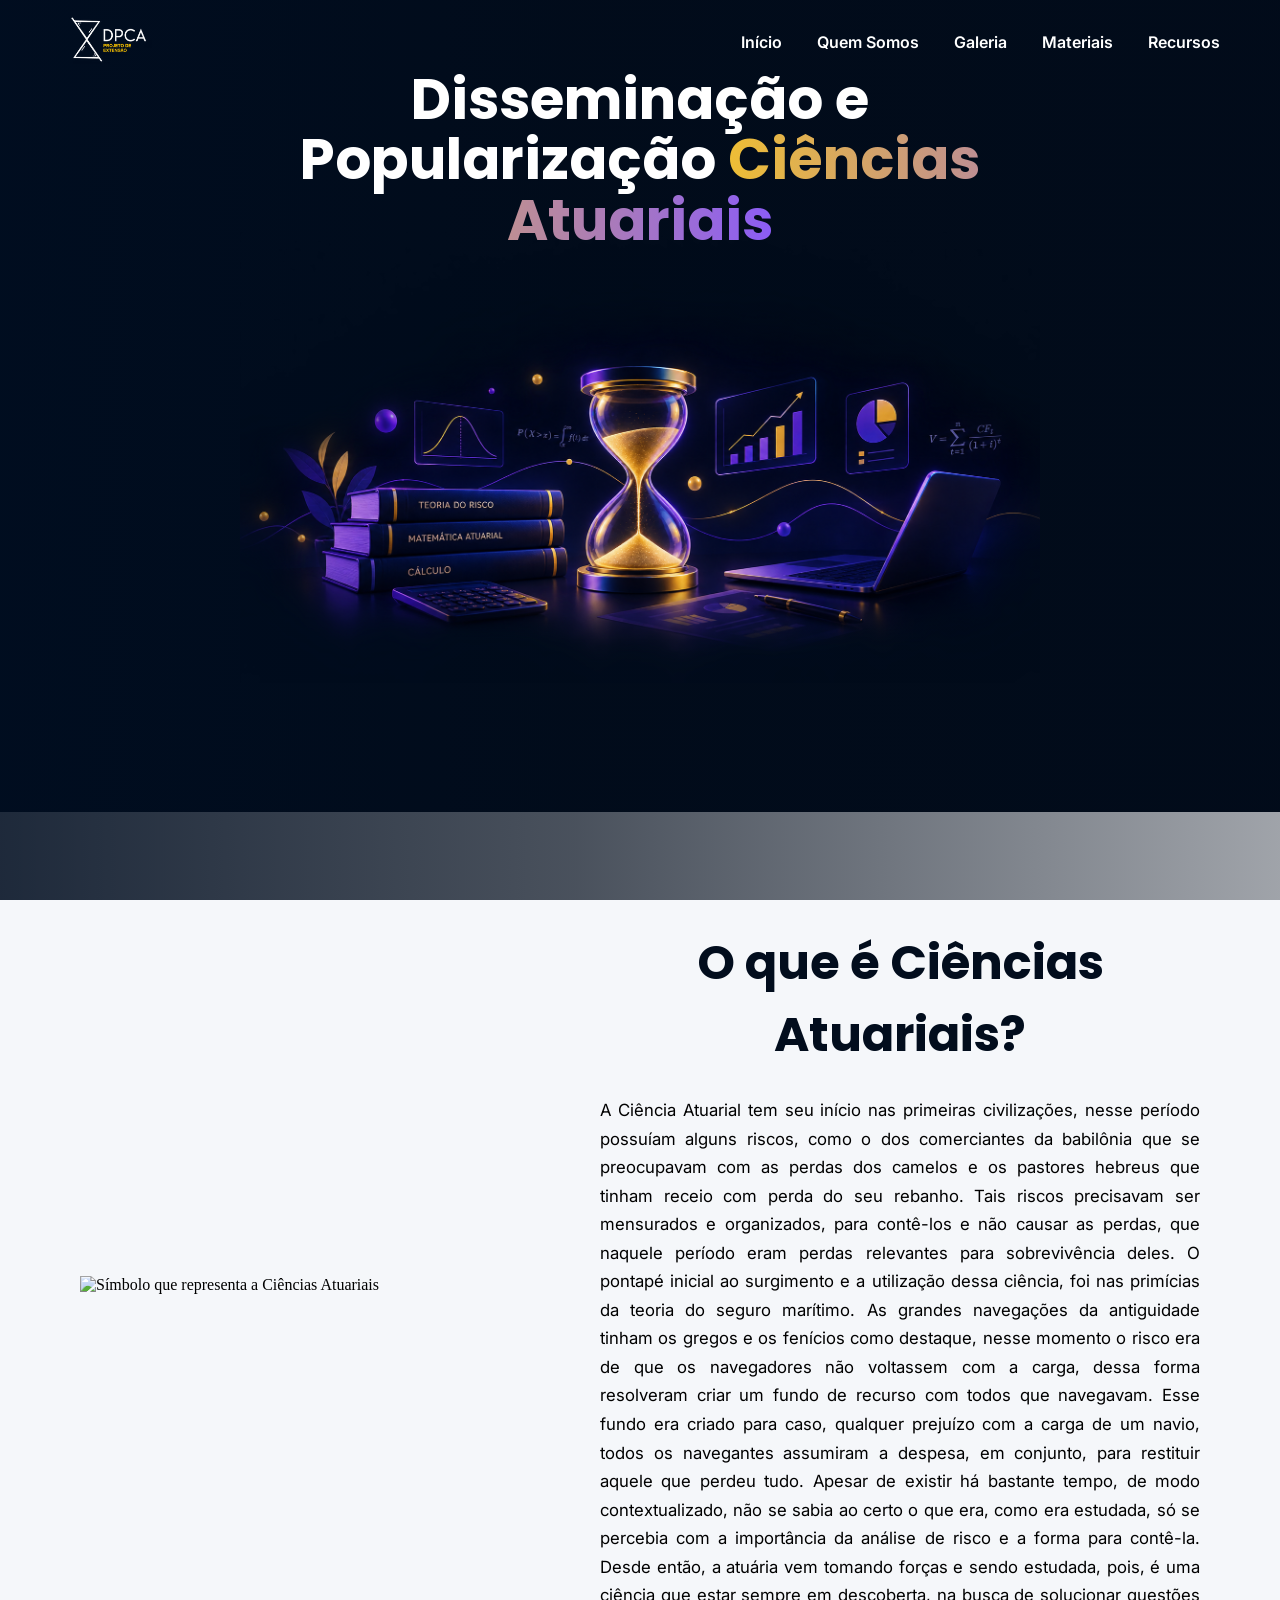
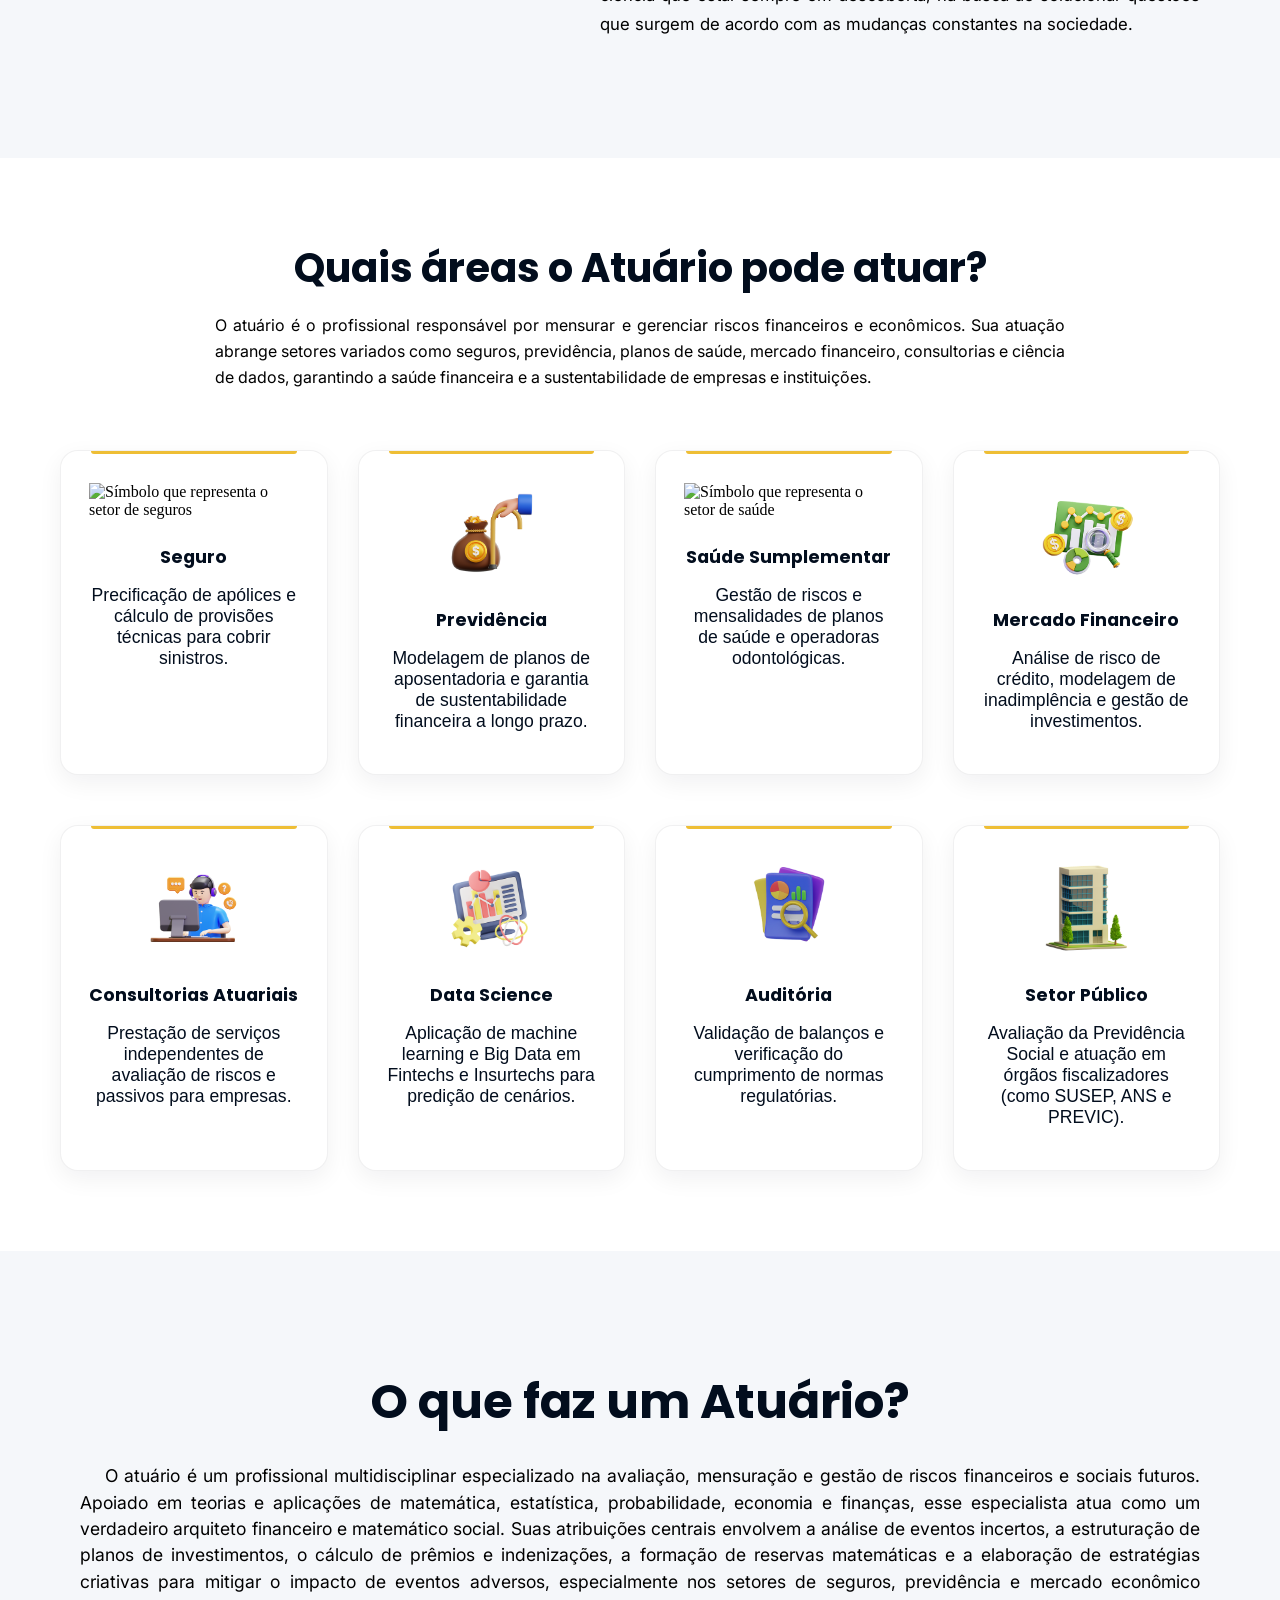
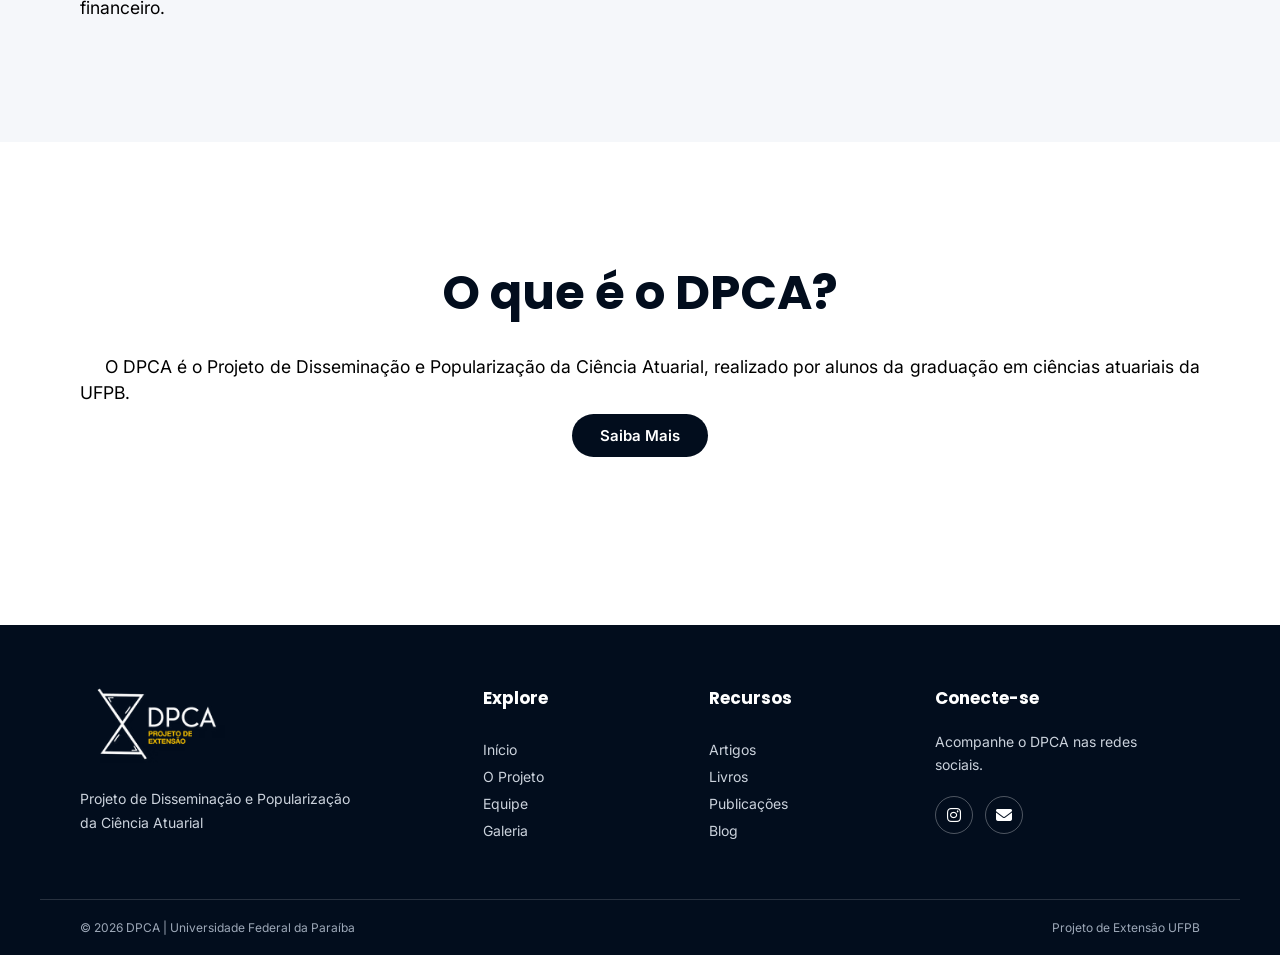
==== commit 69c29e1e: "novas atualizações" ====
--- a/index.html
+++ b/index.html
@@ -48,7 +48,7 @@
                 <li><a href="#">Depoimentos</a></li>
             </ul>
         </li>
-            <li><a href="#">Contato</a></li>
+            
             </ul>
         </nav>
     </header>
@@ -56,25 +56,21 @@
         <section id="hero">
             <div class="overlay"></div>
             <div class="hero-texto">
-                <span class="tag-hero">Projeto de Extensão - UFPB</span>
-
-                <h1>Disseminação e Popularização da Ciências Atuariais</h1>
-                <p>Descubra uma área que vai muito além dos números. O <strong>DPCA</strong> tem como missão divulgar as Ciências Atuariais, despertando o interesse de estudantes e da comunidade por uma profissão essencial para o planejamento, a gestão de riscos e a tomada de decisões.</p>
-            
-                <div class="botoes">
-                    <a href="#" class="bnt-principal">
-                        Conheça a Ciências Atuariais
-                    </a>
-                    <a href="#" class="bnt-secundario">
-                        Conheça o DPCA
-                    </a>
-                </div>
+               
+
+                <h1>Disseminação e Popularização <span>Ciências Atuariais</span>
+                </h1>
+                
 </div>
+ <div class="hero-ilustracao">
+        <img src="imagens/ilustracao.png"
+             alt="Ilustração relacionada às Ciências Atuariais">
+    </div>
         </section>
         <section id="ca">
             <div class="ca-container">
                 <div class="ca-imagem">
-                    <img src="imagens/ampulheta.png" alt="Símbolo que representa a Ciências Atuariais">
+                    <img src="imagens/" alt="Símbolo que representa a Ciências Atuariais">
                 </div>
             <div class="ca-texto">
                 <h2>O que é Ciências Atuariais?</h2>
@@ -93,7 +89,7 @@
             <div class="card">
                 <div class="card-topo">
                     <div class="icone">
-                        <img src="imagens/seguro.png" alt="Símbolo que representa o setor de seguros">
+                        <img src="imagens/" alt="Símbolo que representa o setor de seguros">
                     </div>
                     <h3>Seguro</h3>
                 </div>
@@ -117,7 +113,7 @@
                  <div class="card">
                 <div class="card-topo">
                     <div class="icone">
-                        <img src="imagens/saude.png" alt="Símbolo que representa o setor de saúde">
+                        <img src="imagens/" alt="Símbolo que representa o setor de saúde">
                     </div>
                     <h3>Saúde Sumplementar</h3>
                 </div>
--- a/style/style.css
+++ b/style/style.css
@@ -4,7 +4,7 @@
     --título:'Poppins', sans-serif;
     --primeiro: #020d1d;
     --segundo:#eebe35;
-    --terceiro: #312793;
+    --terceiro: #080529;
     --quarto: #ffffff;
     --quito: #ffd33c;
     --sexto:#f5f7fa;
@@ -15,51 +15,57 @@
     box-sizing: border-box;
 }
 .navbar{
- display:flex;
- align-items: center;
- justify-content: space-between;
- padding: 15px 60px;
- background: var(--primeiro);
-position:relative;
-z-index:1000;
-
-
+  display: flex;
+    align-items: center;
+    justify-content: space-between;
+    padding: 15px 60px;
+    background: transparent;
+    position: absolute;
+    top: 0;
+    left: 0;
+    width: 100%;
+    z-index: 1000;
 }
 .menu{
-    display:flex;
-    gap: 40px;
+    display: flex;
+    align-items: center;
+    gap: 35px;
     list-style: none;
-   
 }
 .menu li{
     position: relative;
 }
 .menu a{
     text-decoration: none;
-    color:white;
-font-weight: 600;
-display: block;
-padding: 20px 0;
-font-family: var(--texto);
+    color: white;
+    font-weight: 600;
+    display: block;
+    padding: 10px 0;
+    font-family: var(--texto);
 }
 .submenu{
     position: absolute;
-    top:100%;
+    top: 100%;
     left: 0;
-    background:var(--primeiro);
-    width: 220px;
+    background: var(--primeiro);
+    width: 180px;
     list-style: none;
-    opacity:0;
+    opacity: 0;
     visibility: hidden;
-    transform: translateY(15px);
+    transform: translateY(10px);
     transition: .3s;
-}
-.submenu li a{
-    padding: 15px 20px;
-    color:#ffffff;
-}
-.submenu li a:hover{
-    background: #062f6e;
+    border-radius: 0 0 10px 10px;
+    overflow: hidden;
+    border-top: 3px solid var(--segundo);
+}
+.submenu li a {
+    padding: 16px 20px;
+    color: white;
+    font-size: 0.95rem;
+}
+
+.submenu li a:hover {
+    background: var(--terceiro);
 }
 .dropdown:hover .submenu{
     opacity: 1;
@@ -71,24 +77,32 @@
     margin-left: 8px;
 }
 .logo img{
-width:150px;
+width: 95px;
+height: auto;
 }
 footer{
     background: #020d1d;
 }
-#hero{
+#hero {
+    min-height: calc(100vh - 88px);
+    background: var(--primeiro);
+    display: flex;
+    flex-direction: column;
+    align-items: center;
+    text-align: center;
+    padding: 70px 40px 0;
+    overflow: hidden;
+}
+.hero-ilustracao {
     position: relative;
-    height: 90vh;
-   background-image: url("../imagens/hero.jpg");
-   background-size: cover;
-   background-position: center;
-   background-repeat: no-repeat;
-   min-height: 90vh;
-   position: relative;
-   display:flex;
-   align-items: center;
-   padding: 0 80px;
-   overflow:hidden;
+    width: min(800px, 70%);
+    margin-top: -19px;
+    z-index: 1;
+}
+.hero-ilustracao img {
+    width: 100%;
+    height: auto;
+    display: block;
 }
 .overlay{
     position:absolute;
@@ -100,25 +114,39 @@
         rgba(1, 8, 20, 0.35) 100%
     );
 }
-.hero-texto{
-    position:relative;
+.hero-texto {
+    position: relative;
     z-index: 2;
     width: 100%;
-    max-width: 750px;
-    color:#ffffff;
+    max-width: 900px;
+    color: #ffffff;
+    display: flex;
     flex-direction: column;
-    align-items: flex-start;
-}
-.hero-texto h1{
-    font-family: #ffffff;
-    font-size: 4.1em;
-    line-height: 1.1;
-    margin: 20px 0;
+    align-items: center;
+}
+.hero-texto h1 {
+    font-family: var(--título);
+    font-size: 3.5rem;
+    line-height: 1.08;
+    max-width: 800px;
+    margin: 0 auto;
+    color: #ffffff;
+}
+.hero-texto h1 span {
+    background: linear-gradient(
+        90deg,
+        var(--segundo),
+        #8b5cf6
+    );
+    -webkit-background-clip: text;
+    -webkit-text-fill-color: transparent;
 }
 .botoes{
     display:flex;
     gap: 20px;
-    margin-top: 40px;
+    margin-top: 10px;
+    z-index: 3;
+    position: relative;
 }
 .bnt-principal{
     display:inline-flex;
@@ -179,16 +207,17 @@
 }
 #ca{
 padding: 100px 80px;
-background: var(--quarto);
+background: var(--sexto);
 }
 .ca-container{
     display: flex;
-    justify-content: space-between;
-    gap: 80px;
-    align-items: center;
+    align-items: center;
+    gap: 70px;
+    max-width: 1200px;
+    margin: 0 auto;
 }
 .ca-texto{
-    flex: 2;
+    flex: 1.4;
 }
 .ca-texto h2{
     font-size: 3rem;
@@ -200,23 +229,23 @@
 
 }
 .ca-texto p{
-    font-size: 1.1rem;
-    font-family: var(--texto);
-    line-height: 1.5;
-margin-bottom: 20px;
-text-align: justify;
-text-indent: 25px;
+    font-size: 1.05rem;
+    font-family: var(--texto);
+    line-height: 1.7;
+    margin-bottom: 20px;
+    text-align: justify;
 
 }
 .ca-imagem{
-    flex:1;
+    flex: 1;
     display: flex;
     justify-content: center;
     align-items: center;
 }
 .ca-imagem img{
-width: 320px;
-max-width: 100%;
+width: 450px;
+    max-width: 100%;
+    height: auto;
 }
 .grid-cards{
     display:grid;
@@ -225,10 +254,19 @@
     margin-top: 32px;
 }
 .card{
+     position: relative;
     background: var(--quarto);
-    border-radius: 15px;
-    padding: 30px;
-    transition: .3s;
+    border-radius: 18px;
+    padding: 32px 28px;
+    min-height: 270px;
+    border: 1px solid rgba(2, 13, 29, 0.06);
+    box-shadow: 0 8px 25px rgba(2, 13, 29, 0.06);
+    transition: transform 0.3s ease, box-shadow 0.3s ease;
+    overflow: hidden;
+}
+.card:hover{
+    transform: translateY(-8px);
+    box-shadow: 0 18px 35px rgba(2, 13, 29, 0.12);
 }
 .card-topo{
     display: flex;
@@ -237,16 +275,32 @@
     gap:20px;
 }
 .card h3{
-    text-align: justify;
-    font-family: var(--título);
+     text-align: center;
+    font-family: var(--título);
+    font-size: 1.1rem;
+    color: var(--primeiro);
+    margin: 5px 0 10px;
 }
 .card p{
-    text-align: center;
-    line-height: 1.5;
+      text-align: center;
+    font-family: var(--título);
+    font-size: 1.1rem;
+    color: var(--primeiro);
+    margin: 5px 0 10px;
+}
+.card::before {
+    content: "";
+    position: absolute;
+    top: 0;
+    left: 30px;
+    right: 30px;
+    height: 3px;
+    background: var(--segundo);
+    border-radius: 0 0 10px 10px;
 }
 #areas{
     padding: 80px 60px;
-     background: var(--sexto);
+     background: #ffffff;
 }
 .area-texto{
     text-align:center;
@@ -273,18 +327,14 @@
     gap: 50px 30px;
 }
 .icone img{
-    width: 90px;
-    height: 90px;
+    width: 95px;
+    height: 95px;
     object-fit: contain;
 }
-.card p{
-    font-family: var(--texto);
-    font-size: 1rem;
-    line-height: 1.5;
-    text-align: justify;
-}
+
 #profissao{
 padding: 100px 80px;
+background: var(--sexto);
 }
 .prof-texto{
     flex: 2;
@@ -307,7 +357,7 @@
 }
 #dpca{
 padding: 100px 80px;
-background: var(--sexto);
+background: #ffffff;
 }
 .dpca-texto{
     flex: 2;
@@ -348,53 +398,99 @@
     transform: translateY(-2px);
     color: var(--primeiro);
 }
-#projeto{
+#projeto {
     padding: 100px 80px;
-}
-.projeto-texto{
+    background: var(--sexto);
+}
+
+.projeto-container {
+   max-width: 1200px;
+    margin: 0 auto;
+    display: grid;
+    grid-template-columns: 1.5fr 0.8fr;
+    gap: 70px;
+    align-items: stretch;
+}
+
+.projeto-texto h1 {
+    font-family: var(--título);
+    font-size: 3rem;
+    line-height: 1.1;
+    color: var(--primeiro);
+    margin-bottom: 35px;
+}
+
+.projeto-texto h2 {
+    font-family: var(--título);
+    font-size: 2rem;
+    color: var(--primeiro);
+    margin-top: 40px;
+    margin-bottom: 20px;
+}
+
+.projeto-texto p {
+    font-family: var(--texto);
+    font-size: 1.05rem;
+    line-height: 1.7;
+    text-align: justify;
+    margin-bottom: 25px;
+}
+
+.projeto-imagem {
+    display: flex;
+    justify-content: center;
+    align-items: stretch;
+}
+.projeto-imagem img {
+    width:auto;
+    max-width: 100%;
+    height: 100%;
+    object-fit:contain;
+}
+#Metodologia{
+    background: #ffffff;
+}
+.Metodologia {
     max-width: 1100px;
-    margin: 0 auto;
-}
-.projeto-texto h1{
-    font-size: 2.8rem;
-    color: var(--primeiro);
-    font-family: var(--título);
+    margin: 100px auto 0;
+    padding: 0 20px;
+}
+.Metodologia h2 {
+    font-family: var(--título);
+    font-size: 2.5rem;
+    color: var(--primeiro);
     margin-bottom: 30px;
-    line-height: 1.2;
-}
-.projeto-texto p{
+    text-align: center;
+}
+.Metodologia p {
+    font-family: var(--texto);
     font-size: 1.05rem;
-    font-family: var(--texto);
-    line-height: 1.8;
-    margin-bottom: 20px;
+    line-height: 1.7;
     text-align: justify;
-    text-indent: 25px;
-}
-.projeto-texto h2{
-    font-size: 2rem;
-    color: var(--primeiro);
-    font-family: var(--título);
-    margin-top: 50px;
-    margin-bottom: 20px;
+    margin-bottom: 25px;
+}
+.Metodologia p:last-child {
+    margin-bottom: 0;
 }
 #equipe{
     padding: 100px 80px;
-    background: #ffffff;
+    background: var(--sexto);
 }
 .equipe-grid {
+     max-width: 1100px;
+    margin: 0 auto;
     display: grid;
     grid-template-columns: repeat(4, 1fr);
     gap: 30px;
 }
 
 .equipe-card {
-    width: 250px;
-    height: 380px;
-    border-radius: 10px;
+    width: 100%;
+    height: 390px;
+    border-radius: 18px;
     overflow: hidden;
     position: relative;
-    background: #fff;
-    transition: transform 0.3s ease, box-shadow 0.3s ease;
+    background: #ffffff;
 }
 .equipe-card:hover {
     transform: translateY(-10px);
@@ -416,17 +512,24 @@
 }
 
 .equipe-card::after {
-    content: "";
+   content: "";
     position: absolute;
     inset: 0;
     background: linear-gradient(
         to top,
-        rgb(91, 0, 128) 0%,
+        rgb(11, 1, 56)0%,
         rgba(47, 0, 90, 0.3) 40%,
         rgba(19, 0, 44, 0) 75%
     );
 }
-
+.info-equipe::before {
+    content: "";
+    display: block;
+    width: 35px;
+    height: 3px;
+    background: var(--segundo);
+    margin: 0 auto 10px;
+}
 .info-equipe {
     position: absolute;
     z-index: 2;
@@ -996,20 +1099,15 @@
 .direita-foto {
     right: 30px;
 }
-
 nav ul li a::after {
     content: "";
-
     position: absolute;
     left: 50%;
     bottom: 4px;
-
     width: 35px;
     height: 3px;
-
     background: var(--segundo);
     border-radius: 10px;
-
     transform: translateX(-50%) scaleX(0);
     transition: 0.3s ease;
 }
@@ -1019,4 +1117,8 @@
 }
 
 
-
+/* concertando meu pequeno erro */
+.projeto .navbar {
+    position: relative;
+    background: var(--primeiro);
+}
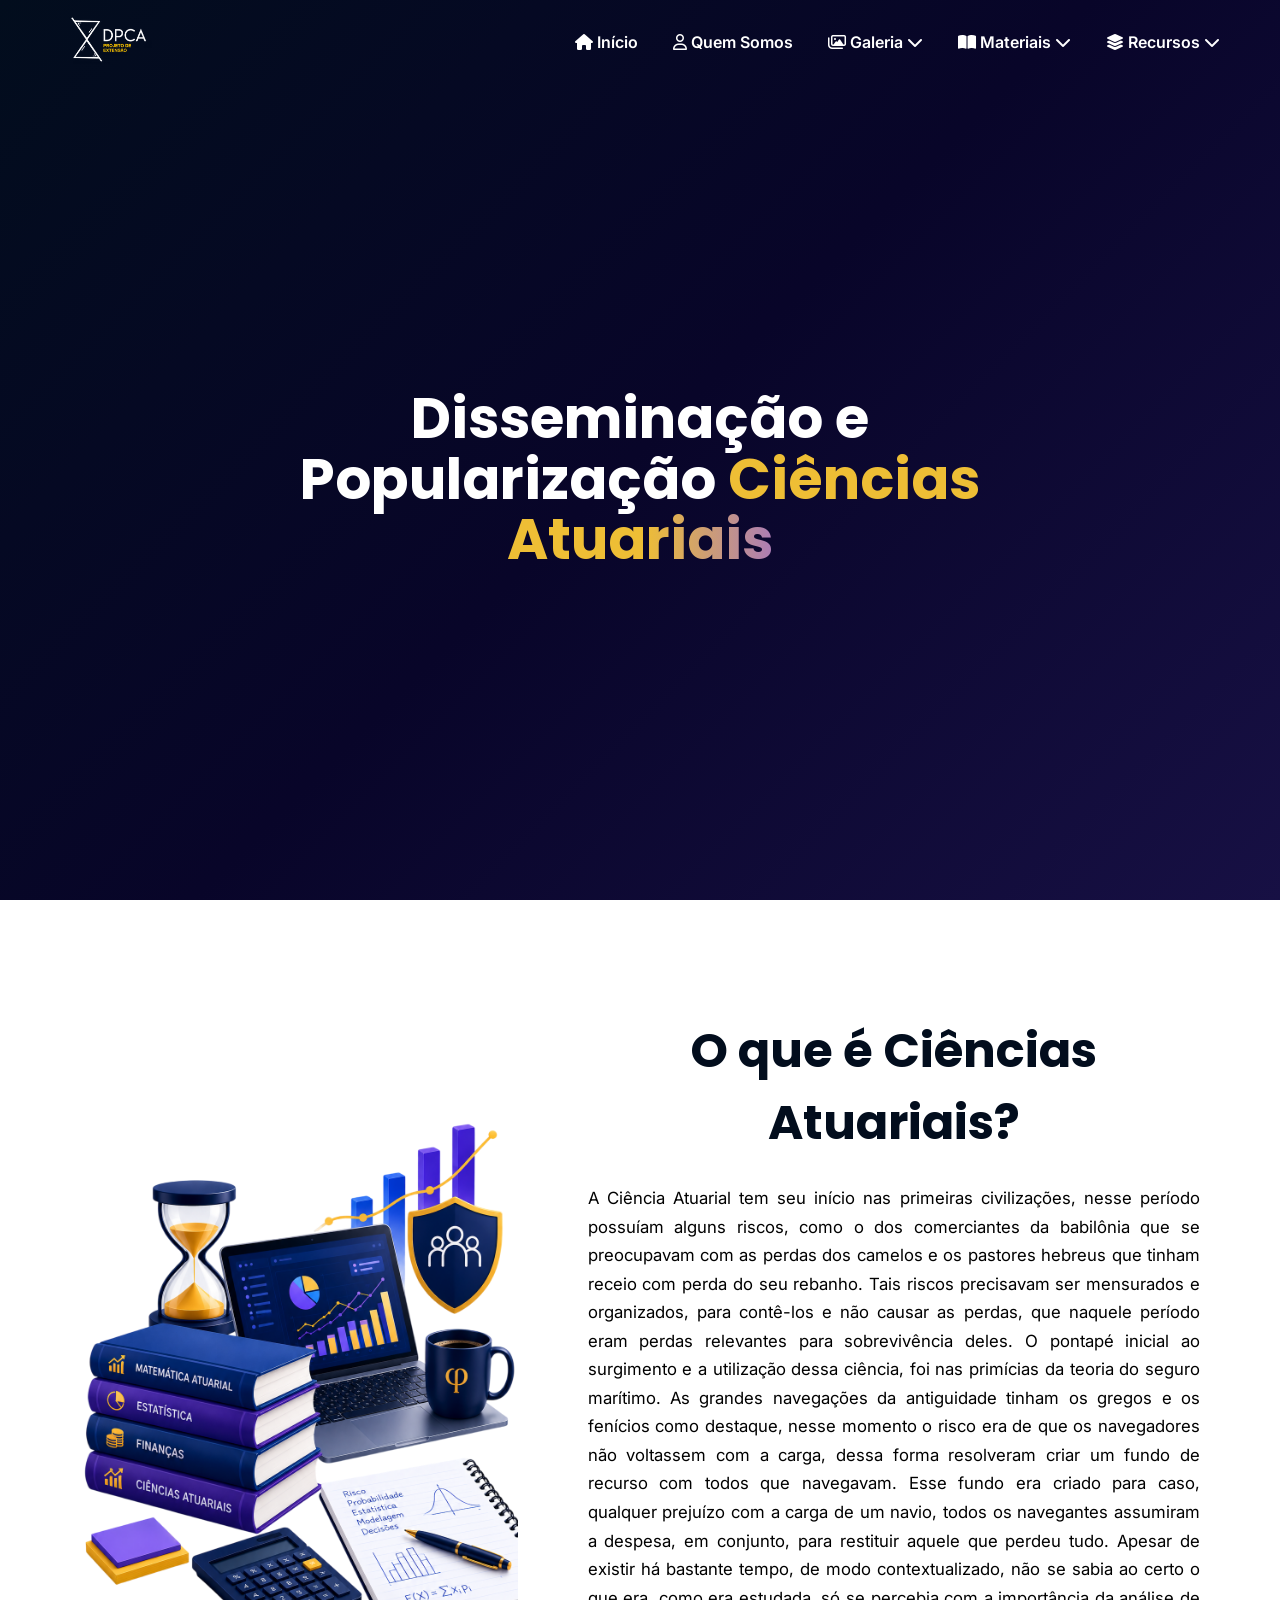
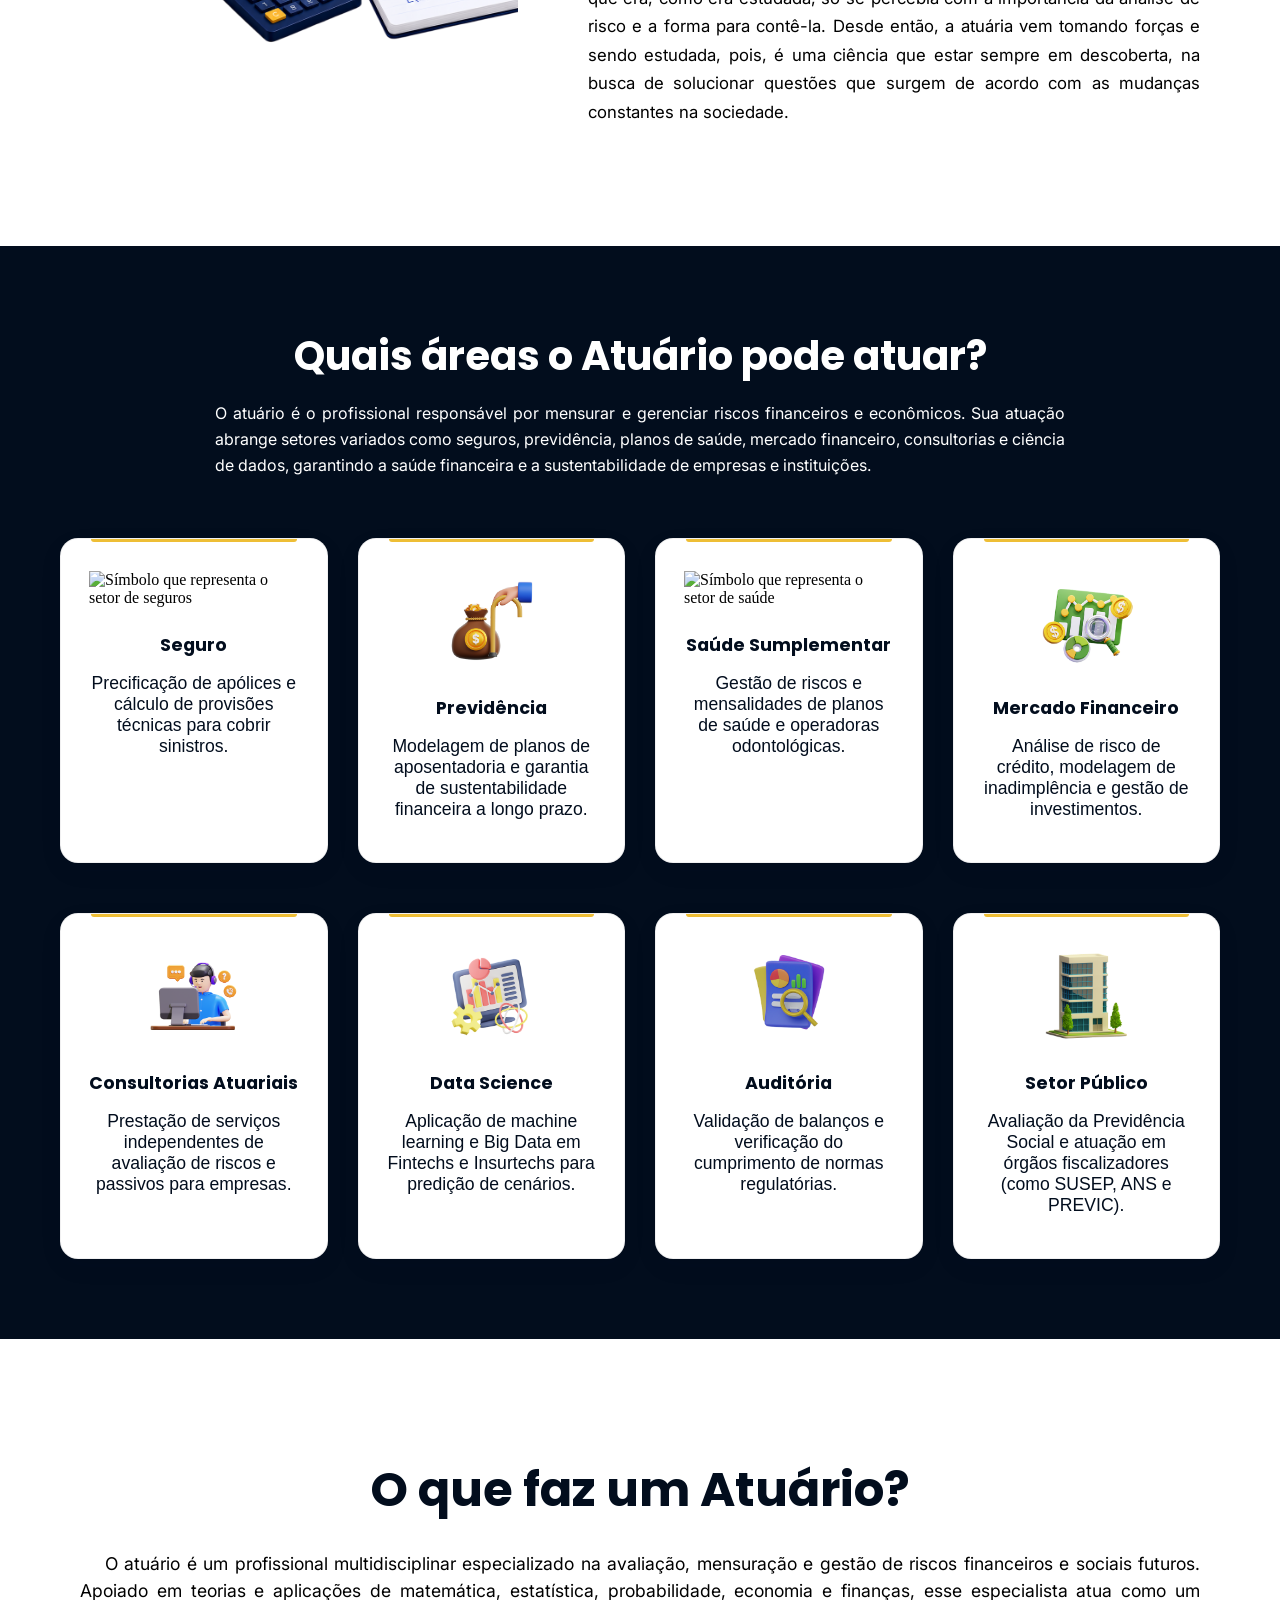
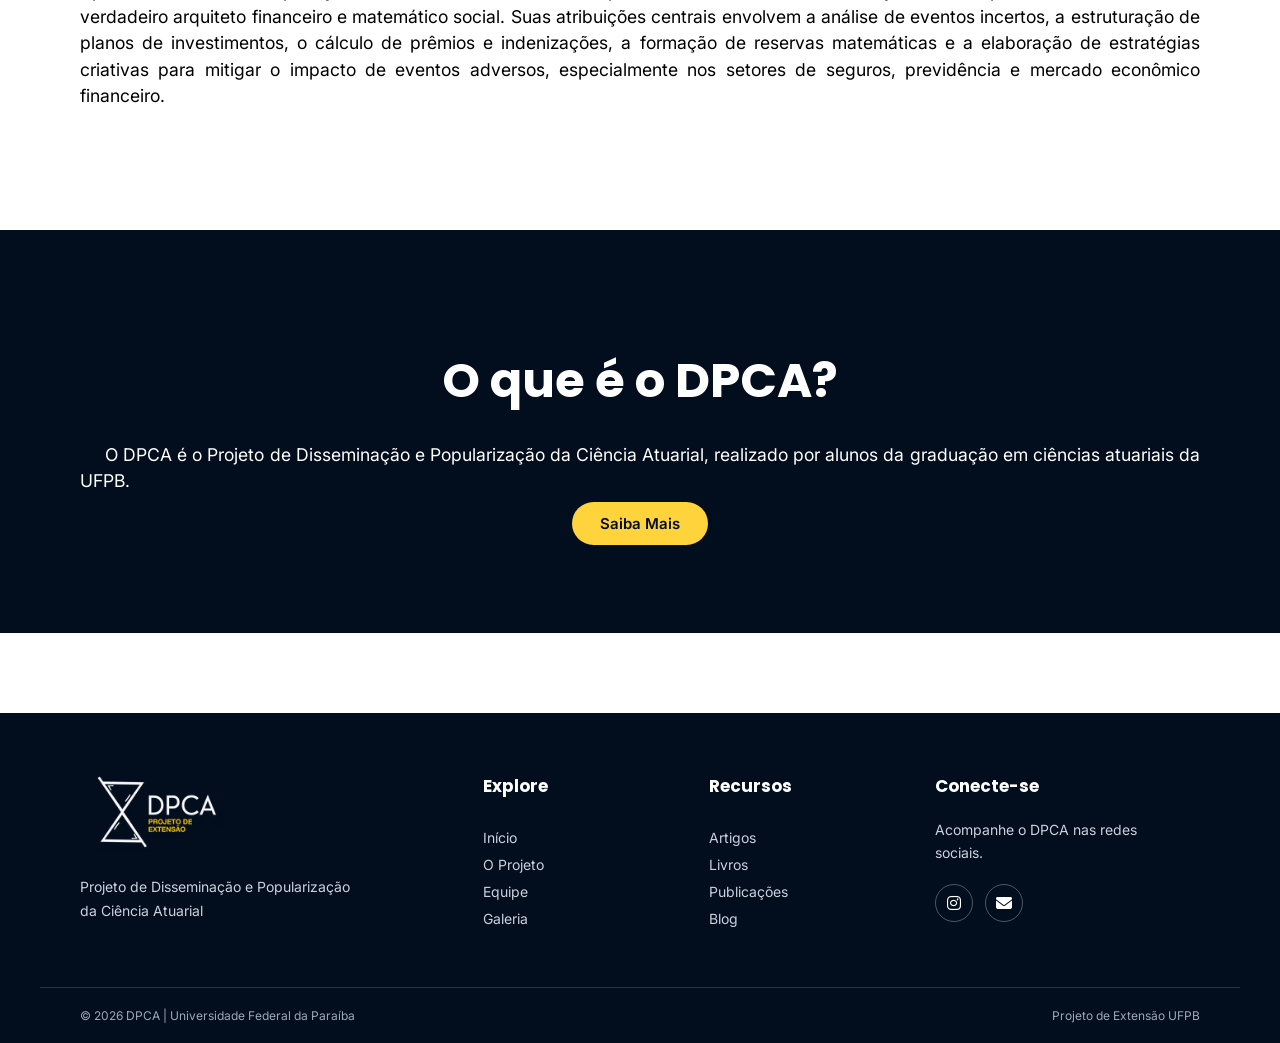
==== commit 0e35fd09: "novas atualizações" ====
--- a/index.html
+++ b/index.html
@@ -21,32 +21,19 @@
                 <img src="imagens/logo-dpca.png" alt="Logo-DPCA">
             </div>
             <ul class="menu">
-                <li><a href="index.html">Início</a></li>
-                <li class="dropdown"><a href="projeto.html">Quem Somos</a>
+                <li><a class="menu-link" href="index.html"><i class="fa-solid fa-house"></i> Início</a></li>
+                <li class="dropdown"><a class="menu-link" href="projeto.html"><i class="fa-regular fa-user"></i> Quem Somos</a>
                 <ul class="submenu">
                     <li><a href="projeto.html#projeto">Projeto</a></li>
                     <li><a href="projeto.html#equipe">Equipe</a></li>
                 </ul>
             </li>
-            <li class="dropdown"><a href="galeria.html">Galeria</a>
-                <ul class="submenu">
-                    <li><a href="galeria.html#fotos">Fotos</a></li>
-                    <li><a href="galeria.html#videos">Videos</a></li>
-                </ul>
+            <li class="dropdown"> <a class="menu-link" href="galeria.html"><i class="fa-regular fa-images"></i> Galeria <i class="fa-solid fa-chevron-down chevron"></i></a>
+
 
             </li>
-            <li class="dropdown"><a href="#">Materiais</a>
-            <ul class="submenu">
-                <li><a href="#">Artigos</a></li>
-                    <li><a href="#">Livros</a></li>
-            </ul>
-            </li>
-            <li class="dropdown"><a href="#">Recursos</a>
-            <ul class="submenu">
-                <li><a href="#">Blog</a></li>
-                <li><a href="#">Publicações</a>
-                <li><a href="#">Depoimentos</a></li>
-            </ul>
+        <a class="menu-link" href="materiais.html"><i class="fa-solid fa-book-open"></i> Materiais <i class="fa-solid fa-chevron-down chevron"></i></a>
+        <a class="menu-link" href="recursos.html"><i class="fa-solid fa-layer-group"></i> Recursos <i class="fa-solid fa-chevron-down chevron"></i></a>
         </li>
             
             </ul>
@@ -62,15 +49,11 @@
                 </h1>
                 
 </div>
- <div class="hero-ilustracao">
-        <img src="imagens/ilustracao.png"
-             alt="Ilustração relacionada às Ciências Atuariais">
-    </div>
         </section>
         <section id="ca">
             <div class="ca-container">
                 <div class="ca-imagem">
-                    <img src="imagens/" alt="Símbolo que representa a Ciências Atuariais">
+                    <img src="imagens/ilustraatu.png" alt="Símbolo que representa a Ciências Atuariais">
                 </div>
             <div class="ca-texto">
                 <h2>O que é Ciências Atuariais?</h2>
--- a/style/style.css
+++ b/style/style.css
@@ -14,6 +14,7 @@
     padding:0;
     box-sizing: border-box;
 }
+
 .navbar{
   display: flex;
     align-items: center;
@@ -72,10 +73,7 @@
     visibility: visible;
     transform: translateY(0);
 }
-.dropdown > a::after{
-    font-size: 10px;
-    margin-left: 8px;
-}
+
 .logo img{
 width: 95px;
 height: auto;
@@ -84,45 +82,30 @@
     background: #020d1d;
 }
 #hero {
-    min-height: calc(100vh - 88px);
-    background: var(--primeiro);
+     min-height: 100vh;
+    width: 100%;
+    box-sizing: border-box;
     display: flex;
     flex-direction: column;
     align-items: center;
-    text-align: center;
-    padding: 70px 40px 0;
+    justify-content: center;
+    padding: 100px 40px 40px;
+    background: linear-gradient(
+    135deg,
+    #020d1d 0%,
+    #080529 50%,
+    #171044 100%
+);
+    position: relative;
     overflow: hidden;
-}
-.hero-ilustracao {
-    position: relative;
-    width: min(800px, 70%);
-    margin-top: -19px;
-    z-index: 1;
-}
-.hero-ilustracao img {
-    width: 100%;
-    height: auto;
-    display: block;
-}
-.overlay{
-    position:absolute;
-    inset: 0;
-   background:linear-gradient(
-        90deg,
-        rgba(0, 13, 32, 0.88) 0%,
-        rgba(1, 11, 26, 0.7) 45%,
-        rgba(1, 8, 20, 0.35) 100%
-    );
 }
 .hero-texto {
     position: relative;
     z-index: 2;
     width: 100%;
     max-width: 900px;
-    color: #ffffff;
-    display: flex;
-    flex-direction: column;
-    align-items: center;
+    margin: 0 auto;
+    text-align: center;
 }
 .hero-texto h1 {
     font-family: var(--título);
@@ -132,14 +115,33 @@
     margin: 0 auto;
     color: #ffffff;
 }
+
 .hero-texto h1 span {
     background: linear-gradient(
         90deg,
-        var(--segundo),
-        #8b5cf6
+        var(--segundo) 30%,
+        #8b5cf6 45%,
+        #ffffff 50%,
+        #8b5cf6 55%,
+        var(--segundo) 70%
     );
+
+    background-size: 250% auto;
+    background-clip: text;
     -webkit-background-clip: text;
     -webkit-text-fill-color: transparent;
+
+    animation: brilhoAtuariais 4s linear infinite;
+}
+
+@keyframes brilhoAtuariais {
+    from {
+        background-position: 100% center;
+    }
+
+    to {
+        background-position: -150% center;
+    }
 }
 .botoes{
     display:flex;
@@ -207,7 +209,7 @@
 }
 #ca{
 padding: 100px 80px;
-background: var(--sexto);
+background: #ffffff;
 }
 .ca-container{
     display: flex;
@@ -253,40 +255,21 @@
     gap:30px;
     margin-top: 32px;
 }
-.card{
-     position: relative;
+.card {
+    position: relative;
+    box-sizing: border-box;
     background: var(--quarto);
+    border: 1px solid rgba(2, 13, 29, 0.06);
     border-radius: 18px;
     padding: 32px 28px;
     min-height: 270px;
-    border: 1px solid rgba(2, 13, 29, 0.06);
     box-shadow: 0 8px 25px rgba(2, 13, 29, 0.06);
-    transition: transform 0.3s ease, box-shadow 0.3s ease;
+    transition:
+        transform 0.3s ease,
+        box-shadow 0.3s ease,
+        border-color 0.3s ease;
+
     overflow: hidden;
-}
-.card:hover{
-    transform: translateY(-8px);
-    box-shadow: 0 18px 35px rgba(2, 13, 29, 0.12);
-}
-.card-topo{
-    display: flex;
-    flex-direction:column;
-    align-items: center;
-    gap:20px;
-}
-.card h3{
-     text-align: center;
-    font-family: var(--título);
-    font-size: 1.1rem;
-    color: var(--primeiro);
-    margin: 5px 0 10px;
-}
-.card p{
-      text-align: center;
-    font-family: var(--título);
-    font-size: 1.1rem;
-    color: var(--primeiro);
-    margin: 5px 0 10px;
 }
 .card::before {
     content: "";
@@ -297,10 +280,43 @@
     height: 3px;
     background: var(--segundo);
     border-radius: 0 0 10px 10px;
-}
+    transition:
+        left 0.3s ease,
+        right 0.3s ease;
+}
+.card:hover {
+    transform: translateY(-7px);
+    box-shadow: 0 18px 35px rgba(2, 13, 29, 0.16);
+    border-color: rgba(238, 190, 53, 0.45);
+}
+.card:hover::before {
+    left: 0;
+    right: 0;
+}
+.card-topo{
+    display: flex;
+    flex-direction:column;
+    align-items: center;
+    gap:20px;
+}
+.card h3{
+     text-align: center;
+    font-family: var(--título);
+    font-size: 1.1rem;
+    color: var(--primeiro);
+    margin: 5px 0 10px;
+}
+.card p{
+      text-align: center;
+    font-family: var(--título);
+    font-size: 1.1rem;
+    color: var(--primeiro);
+    margin: 5px 0 10px;
+}
+
 #areas{
     padding: 80px 60px;
-     background: #ffffff;
+     background: var(--primeiro);
 }
 .area-texto{
     text-align:center;
@@ -310,7 +326,7 @@
 .area-texto h2{
     font-family:var(--título);
     font-size: 2.5rem;
-    color:var(--primeiro);
+    color:#ffffff;
     margin-bottom:15px;
 }
 .area-texto p{
@@ -318,6 +334,7 @@
     font-size: 1rem;
     line-height: 1.6;
     text-align: justify;
+    color:#ffffff;
 }
 .grid-cards {
     max-width: 1200px;
@@ -334,7 +351,7 @@
 
 #profissao{
 padding: 100px 80px;
-background: var(--sexto);
+background: #ffffff;
 }
 .prof-texto{
     flex: 2;
@@ -357,7 +374,7 @@
 }
 #dpca{
 padding: 100px 80px;
-background: #ffffff;
+background: var(--primeiro);
 }
 .dpca-texto{
     flex: 2;
@@ -365,7 +382,7 @@
 }
 .dpca-texto h2{
     font-size: 3rem;
-    color: var(--primeiro);
+    color: #ffffff;
     margin: 15px 0 25px;
     text-align: center;
     font-family: var(--título);
@@ -377,11 +394,11 @@
 margin-bottom: 20px;
 text-align: justify;
 text-indent: 25px;
-
+color:#ffffff;
 }
 .btn-dpca{
-    background: var(--primeiro);
-    color: white;
+    background: var(--quito);
+    color: var(--primeiro);
     border: none;
     padding: 12px 28px;
     border-radius: 30px;
@@ -396,11 +413,12 @@
 .btn-dpca:hover{
     background: var(--segundo);
     transform: translateY(-2px);
-    color: var(--primeiro);
+    color: #ffffff;
 }
 #projeto {
     padding: 100px 80px;
-    background: var(--sexto);
+    min-height: auto;
+    background: #ffffff;
 }
 
 .projeto-container {
@@ -447,8 +465,9 @@
     height: 100%;
     object-fit:contain;
 }
-#Metodologia{
-    background: #ffffff;
+#metodologia{
+    background: var(--primeiro);
+    padding: 60px 40px;
 }
 .Metodologia {
     max-width: 1100px;
@@ -457,9 +476,9 @@
 }
 .Metodologia h2 {
     font-family: var(--título);
-    font-size: 2.5rem;
-    color: var(--primeiro);
-    margin-bottom: 30px;
+    font-size: 2.2rem;
+    color: #ffffff;
+    margin: 0 auto 28px;
     text-align: center;
 }
 .Metodologia p {
@@ -468,13 +487,14 @@
     line-height: 1.7;
     text-align: justify;
     margin-bottom: 25px;
+    color:#ffffff;
 }
 .Metodologia p:last-child {
     margin-bottom: 0;
 }
 #equipe{
     padding: 100px 80px;
-    background: var(--sexto);
+    background: #ffffff;
 }
 .equipe-grid {
      max-width: 1100px;
@@ -620,7 +640,7 @@
     inset: 0;
     background: linear-gradient(
         to top,
-        rgb(91, 0, 128) 0%,
+        rgb(11, 1, 56)0%,
         rgba(47, 0, 90, 0.3) 40%,
         rgba(19, 0, 44, 0) 75%
     );
@@ -1099,26 +1119,705 @@
 .direita-foto {
     right: 30px;
 }
-nav ul li a::after {
-    content: "";
-    position: absolute;
-    left: 50%;
-    bottom: 4px;
-    width: 35px;
-    height: 3px;
-    background: var(--segundo);
-    border-radius: 10px;
-    transform: translateX(-50%) scaleX(0);
-    transition: 0.3s ease;
-}
-
-nav ul li a:hover::after {
-    transform: translateX(-50%) scaleX(1);
-}
 
 
 /* concertando meu pequeno erro */
 .projeto .navbar {
     position: relative;
     background: var(--primeiro);
-}+}
+.materiais .navbar {
+    position: relative;
+    background: var(--primeiro);
+}
+
+.recursos .navbar {
+    position: relative;
+    background: var(--primeiro);
+}
+
+/* rrumando erro */
+.projeto-tag {
+    display: inline-flex;
+    margin-bottom: 18px;
+    color: var(--primeiro);
+    font: 700 .78rem var(--texto);
+    letter-spacing: .13em;
+}
+
+.biblioteca,
+.artigos-secao {
+    padding: 65px 8%;
+}
+
+.secao-cabecalho {
+    display: flex;
+    justify-content: space-between;
+    align-items: center;
+    gap: 25px;
+    margin-bottom: 30px;
+}
+
+.secao-cabecalho h2 {
+    margin: 0 0 12px;
+    font-family: var(--título);
+    font-size: clamp(1.7rem, 3vw, 2.3rem);
+    color: #020d1d;
+}
+
+.secao-cabecalho p {
+    max-width: 680px;
+    margin: 0;
+    color: #626b7a;
+    line-height: 1.7;
+    font-family: var(--texto);
+}
+.secao-etiqueta {
+    display: inline-flex;
+    margin-bottom: 18px;
+    color: var(--quinto);
+    font: 700 .78rem var(--texto);
+    letter-spacing: .13em;
+}
+/* PESQUISA */
+
+.materiais-controles {
+    margin-bottom: 35px;
+}
+
+.materiais-pesquisa {
+    display: flex;
+    align-items: center;
+    gap: 12px;
+    width: 100%;
+    max-width: 500px;
+    padding: 14px 18px;
+    margin-bottom: 22px;
+    border: 1px solid #dce1e9;
+    border-radius: 10px;
+    background: #ffffff;
+    transition: border-color 0.25s, box-shadow 0.25s;
+}
+
+.materiais-pesquisa:focus-within {
+    border-color: #312793;
+    box-shadow: 0 0 0 3px rgba(49, 39, 147, 0.1);
+}
+
+.materiais-pesquisa i {
+    color: #687386;
+}
+
+.materiais-pesquisa input {
+    width: 100%;
+    border: none;
+    outline: none;
+    background: transparent;
+    font-family: var(--texto);
+    font-size: 0.95rem;
+    color: #020d1d;
+}
+
+.materiais-pesquisa input::placeholder {
+    color: #8992a0;
+}
+/* GRADE DE LIVROS */
+
+.livros-grid {
+    display: grid;
+    grid-template-columns: repeat(4, minmax(0, 1fr));
+    gap: 25px;
+}
+
+.livro-card {
+    min-width: 0;
+    overflow: hidden;
+    border: 1px solid #e4e8ef;
+    border-radius: 14px;
+    background: #ffffff;
+    box-shadow: 0 5px 20px rgba(2, 13, 29, 0.04);
+    transition: transform 0.3s ease, box-shadow 0.3s ease;
+}
+
+.livro-card:hover {
+    transform: translateY(-6px);
+    box-shadow: 0 14px 30px rgba(2, 13, 29, 0.1);
+}
+
+
+/* CAPAS */
+
+.livro-link {
+    display: block;
+    text-decoration: none;
+    background: #e9edf3;
+}
+
+.livro-capa {
+    display: flex;
+    align-items: center;
+    justify-content: center;
+    height: 250px;
+    padding: 18px;
+    background: linear-gradient(145deg, #eef1f6, #e1e6ef);
+}
+
+.livro-capa img {
+    display: block;
+    width: 100%;
+    height: 100%;
+    object-fit: contain;
+    transition: transform 0.3s ease;
+}
+
+.livro-link:hover .livro-capa img {
+    transform: scale(1.04);
+}
+
+.livro-link:focus-visible {
+    outline: 3px solid #eebe35;
+    outline-offset: -3px;
+}
+
+
+/* INFORMAÇÕES DOS LIVROS */
+
+.livro-informacoes {
+    display: flex;
+    flex-direction: column;
+    align-items: flex-start;
+    padding: 20px;
+}
+
+.livro-categoria {
+    margin-bottom: 10px;
+    color: #312793;
+    font-size: 0.68rem;
+    font-weight: 800;
+    letter-spacing: 0.8px;
+    line-height: 1.5;
+}
+
+.livro-informacoes h3 {
+    margin: 0 0 10px;
+    font-family: var(--título);
+    font-size: 1rem;
+    line-height: 1.5;
+    color: #020d1d;
+}
+
+.livro-autor {
+    margin: 0 0 12px;
+    color: #727b89;
+    font-size: 0.8rem;
+    line-height: 1.6;
+}
+
+.livro-descricao {
+    margin: 0 0 20px;
+    color: #596273;
+    font-size: 0.88rem;
+    line-height: 1.7;
+}
+
+.livro-acao {
+    display: inline-flex;
+    align-items: center;
+    gap: 8px;
+    margin-top: auto;
+    color: #312793;
+    font-size: 0.85rem;
+    font-weight: 700;
+    text-decoration: none;
+    line-height: 1.5;
+}
+
+.livro-acao:hover {
+    color: #a17a00;
+}
+
+.livro-acao i {
+    font-size: 0.75rem;
+}
+/* ARTIGOS */
+
+.artigos-secao {
+    background: #ffffff;
+}
+
+.artigos-grid {
+    display: grid;
+    grid-template-columns: repeat(3, minmax(0, 1fr));
+    gap: 25px;
+}
+
+.artigo-card {
+    display: flex;
+    align-items: flex-start;
+    gap: 18px;
+    padding: 25px;
+    border: 1px solid #e4e8ef;
+    border-radius: 14px;
+    background: #ffffff;
+    transition: transform 0.3s ease, box-shadow 0.3s ease;
+}
+
+.artigo-card:hover {
+    transform: translateY(-4px);
+    box-shadow: 0 10px 28px rgba(2, 13, 29, 0.08);
+}
+
+.artigo-icone {
+    display: flex;
+    flex-shrink: 0;
+    align-items: center;
+    justify-content: center;
+    width: 48px;
+    height: 48px;
+    border-radius: 12px;
+    background: #f2f0ff;
+    color: #312793;
+    font-size: 1.2rem;
+}
+
+.artigo-conteudo {
+    min-width: 0;
+}
+
+.artigo-categoria {
+    display: inline-block;
+    margin-bottom: 10px;
+    color: #8a6a00;
+    font-size: 0.68rem;
+    font-weight: 800;
+    letter-spacing: 0.7px;
+}
+
+.artigo-conteudo h3 {
+    margin: 0 0 10px;
+    font-family: var(--título);
+    font-size: 1.05rem;
+    line-height: 1.5;
+    color: #020d1d;
+}
+
+.artigo-conteudo p {
+    margin: 0 0 18px;
+    color: #687386;
+    font-size: 0.87rem;
+    line-height: 1.7;
+    font-family: var(--texto);
+}
+
+.artigo-conteudo a {
+    display: inline-flex;
+    align-items: center;
+    gap: 8px;
+    color: #312793;
+    font-size: 0.85rem;
+    font-weight: 700;
+    text-decoration: none;
+}
+
+.artigo-conteudo a:hover {
+    color: #a17a00;
+}
+
+/* ========================================
+   PÁGINA DE RECURSOS
+======================================== */
+
+.recursos-pagina {
+    background: #f5f7fa;
+    color: #202b3c;
+    font-family: 'Inter', sans-serif;
+}
+
+.recursos-pagina * {
+    box-sizing: border-box;
+}
+
+.recursos-pagina a {
+    text-decoration: none;
+}
+
+.recursos-container {
+    width: min(1150px, 90%);
+    margin: 0 auto;
+}
+
+
+/* ========================================
+   INTRODUÇÃO
+======================================== */
+
+.recursos-intro {
+    position: relative;
+    overflow: hidden;
+    padding: 95px 0 85px;
+    color: #ffffff;
+
+    background:
+        radial-gradient(
+            circle at 85% 15%,
+            rgba(238, 190, 53, 0.14),
+            transparent 30%
+        ),
+        linear-gradient(135deg, #020d1d, #120c47);
+}
+
+.recursos-intro::before {
+    content: "";
+    position: absolute;
+    width: 350px;
+    height: 350px;
+    top: -170px;
+    right: -90px;
+
+    border: 1px solid rgba(238, 190, 53, 0.25);
+    border-radius: 50%;
+}
+
+.recursos-intro::after {
+    content: "";
+    position: absolute;
+    width: 230px;
+    height: 230px;
+    top: -110px;
+    right: -30px;
+
+    border: 1px solid rgba(238, 190, 53, 0.18);
+    border-radius: 50%;
+}
+
+.recursos-intro-conteudo {
+    position: relative;
+    z-index: 1;
+    max-width: 760px;
+}
+
+.recursos-etiqueta {
+    display: inline-flex;
+    align-items: center;
+    gap: 9px;
+
+    padding: 9px 15px;
+    margin-bottom: 22px;
+
+    border: 1px solid rgba(238, 190, 53, 0.35);
+    border-radius: 30px;
+
+    background: rgba(238, 190, 53, 0.08);
+    color: #ffd33c;
+
+    font-size: 0.82rem;
+    font-weight: 600;
+}
+
+.recursos-intro h1 {
+    margin: 0 0 20px;
+
+    color: #ffffff;
+    font-family: 'Poppins', sans-serif;
+    font-size: clamp(2.4rem, 5vw, 3.8rem);
+    font-weight: 700;
+    line-height: 1.15;
+}
+
+.recursos-intro h1 span {
+    color: #eebe35;
+}
+
+.recursos-intro p {
+    max-width: 650px;
+    margin: 0;
+
+    color: #d2d9e5;
+    font-size: 1.05rem;
+    line-height: 1.9;
+}
+
+.recursos-intro-botoes {
+    display: flex;
+    flex-wrap: wrap;
+    gap: 14px;
+    margin-top: 30px;
+}
+
+
+/* ========================================
+   BOTÕES
+======================================== */
+
+.recursos-botao {
+    display: inline-flex;
+    align-items: center;
+    justify-content: center;
+    gap: 10px;
+
+    padding: 14px 22px;
+    border-radius: 8px;
+
+    font-size: 0.93rem;
+    font-weight: 600;
+
+    transition:
+        transform 0.25s ease,
+        background 0.25s ease;
+}
+
+.recursos-botao:hover {
+    transform: translateY(-3px);
+}
+
+.recursos-botao-principal {
+    background: #eebe35;
+    color: #020d1d;
+}
+
+.recursos-botao-principal:hover {
+    background: #ffd33c;
+}
+
+.recursos-botao-secundario {
+    border: 1px solid rgba(255, 255, 255, 0.35);
+    color: #ffffff;
+}
+
+.recursos-botao-secundario:hover {
+    background: rgba(255, 255, 255, 0.08);
+}
+
+
+/* ========================================
+   NAVEGAÇÃO INTERNA
+======================================== */
+
+.recursos-navegacao {
+    position: relative;
+    z-index: 2;
+
+    background: #ffffff;
+    border-bottom: 1px solid #e5e9f0;
+    box-shadow: 0 5px 20px rgba(2, 13, 29, 0.04);
+}
+
+.recursos-navegacao-conteudo {
+    display: flex;
+    align-items: center;
+    justify-content: center;
+    flex-wrap: wrap;
+    gap: 12px;
+
+    padding: 18px 0;
+}
+
+.recursos-navegacao a {
+    display: inline-flex;
+    align-items: center;
+    gap: 9px;
+
+    padding: 10px 18px;
+    border-radius: 7px;
+
+    color: #253249;
+    font-size: 0.92rem;
+    font-weight: 600;
+
+    transition: all 0.25s ease;
+}
+
+.recursos-navegacao a i {
+    color: #b68a13;
+}
+
+.recursos-navegacao a:hover {
+    background: #fff7dc;
+    color: #120c47;
+}
+
+
+/* ========================================
+   SEÇÕES GERAIS
+======================================== */
+
+.recursos-secao {
+    padding: 85px 0;
+    scroll-margin-top: 30px;
+}
+
+.recursos-secao-cabecalho {
+    max-width: 730px;
+    margin: 0 auto 42px;
+    text-align: center;
+}
+
+.recursos-subtitulo {
+    display: inline-block;
+    margin-bottom: 12px;
+
+    color: #a27a08;
+    font-size: 0.82rem;
+    font-weight: 700;
+    letter-spacing: 1.5px;
+    text-transform: uppercase;
+}
+
+.recursos-secao-cabecalho h2 {
+    margin: 0 0 16px;
+
+    color: #020d1d;
+    font-family: 'Poppins', sans-serif;
+    font-size: clamp(1.8rem, 3.5vw, 2.5rem);
+    line-height: 1.3;
+}
+
+.recursos-secao-cabecalho p {
+    margin: 0;
+
+    color: #647084;
+    font-size: 1rem;
+    line-height: 1.8;
+    font-family: var(--texto);
+}
+
+.recursos-depoimentos {
+    position: relative;
+    overflow: hidden;
+    background: #ffffff;
+}
+
+.recursos-depoimentos::before {
+    content: "";
+    position: absolute;
+    top: -180px;
+    left: -180px;
+
+    width: 350px;
+    height: 350px;
+
+    border: 1px solid rgba(49, 39, 147, 0.08);
+    border-radius: 50%;
+
+    pointer-events: none;
+}
+
+.recursos-depoimentos .recursos-container {
+    position: relative;
+    z-index: 1;
+}
+
+.recursos-depoimentos-grid {
+    display: grid;
+    grid-template-columns: repeat(2, minmax(0, 1fr));
+    gap: 25px;
+}
+
+.recursos-depoimento-card {
+    padding: 28px;
+
+    border: 1px solid #e7eaf0;
+    border-radius: 14px;
+
+    background: #f9fafc;
+
+    transition:
+        transform 0.25s ease,
+        box-shadow 0.25s ease;
+}
+
+.recursos-depoimento-card:hover {
+    transform: translateY(-4px);
+    box-shadow: 0 12px 30px rgba(2, 13, 29, 0.07);
+}
+
+.recursos-depoimento-icone {
+    display: flex;
+    align-items: center;
+    justify-content: center;
+
+    width: 48px;
+    height: 48px;
+    margin-bottom: 20px;
+
+    border-radius: 50%;
+    background: #fff1c2;
+    color: #9a7100;
+
+    font-size: 1.15rem;
+}
+
+.recursos-depoimento-card h3 {
+    margin: 0 0 12px;
+
+    color: #020d1d;
+    font-family: 'Poppins', sans-serif;
+    font-size: 1.15rem;
+}
+
+.recursos-depoimento-card p {
+    margin: 0 0 20px;
+
+    color: #647084;
+    font-size: 0.94rem;
+    line-height: 1.8;
+}
+
+.recursos-depoimento-link {
+    display: inline-flex;
+    align-items: center;
+    gap: 9px;
+
+    color: #312793;
+    font-size: 0.9rem;
+    font-weight: 700;
+}
+
+.recursos-depoimento-link:hover {
+    color: #a27a08;
+}
+
+
+/* ========================================
+   ANIMAÇÃO DE ENTRADA AO ROLAR A PÁGINA
+======================================== */
+
+.revelar {
+    opacity: 0;
+    transform: translateY(35px);
+
+    transition:
+        opacity 0.8s ease,
+        transform 0.8s ease;
+}
+
+/* Elemento aparece quando entra na tela */
+.revelar.visivel {
+    opacity: 1;
+    transform: translateY(0);
+}
+
+/* Animação opcional para elementos laterais */
+.revelar-esquerda {
+    opacity: 0;
+    transform: translateX(-35px);
+
+    transition:
+        opacity 0.8s ease,
+        transform 0.8s ease;
+}
+
+.revelar-direita {
+    opacity: 0;
+    transform: translateX(35px);
+
+    transition:
+        opacity 0.8s ease,
+        transform 0.8s ease;
+}
+
+.revelar-esquerda.visivel,
+.revelar-direita.visivel {
+    opacity: 1;
+    transform: translateX(0);
+}
